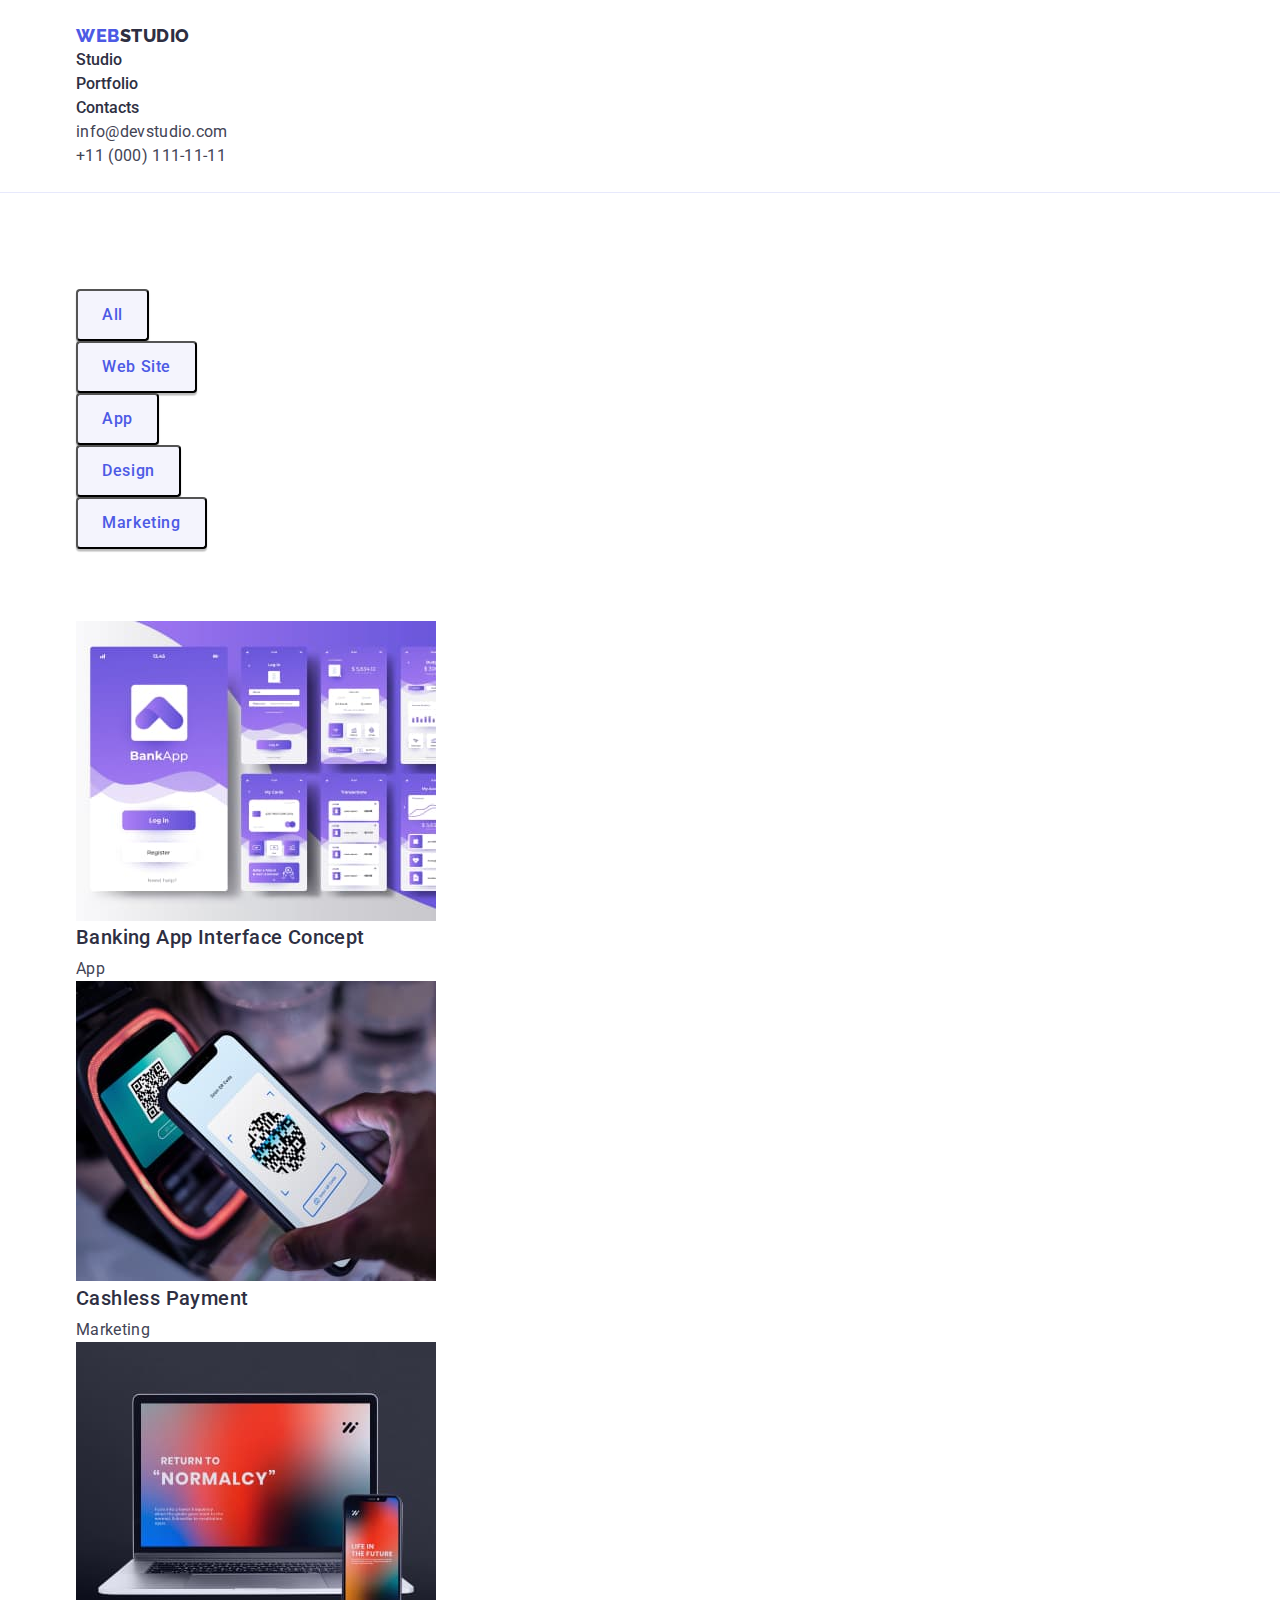
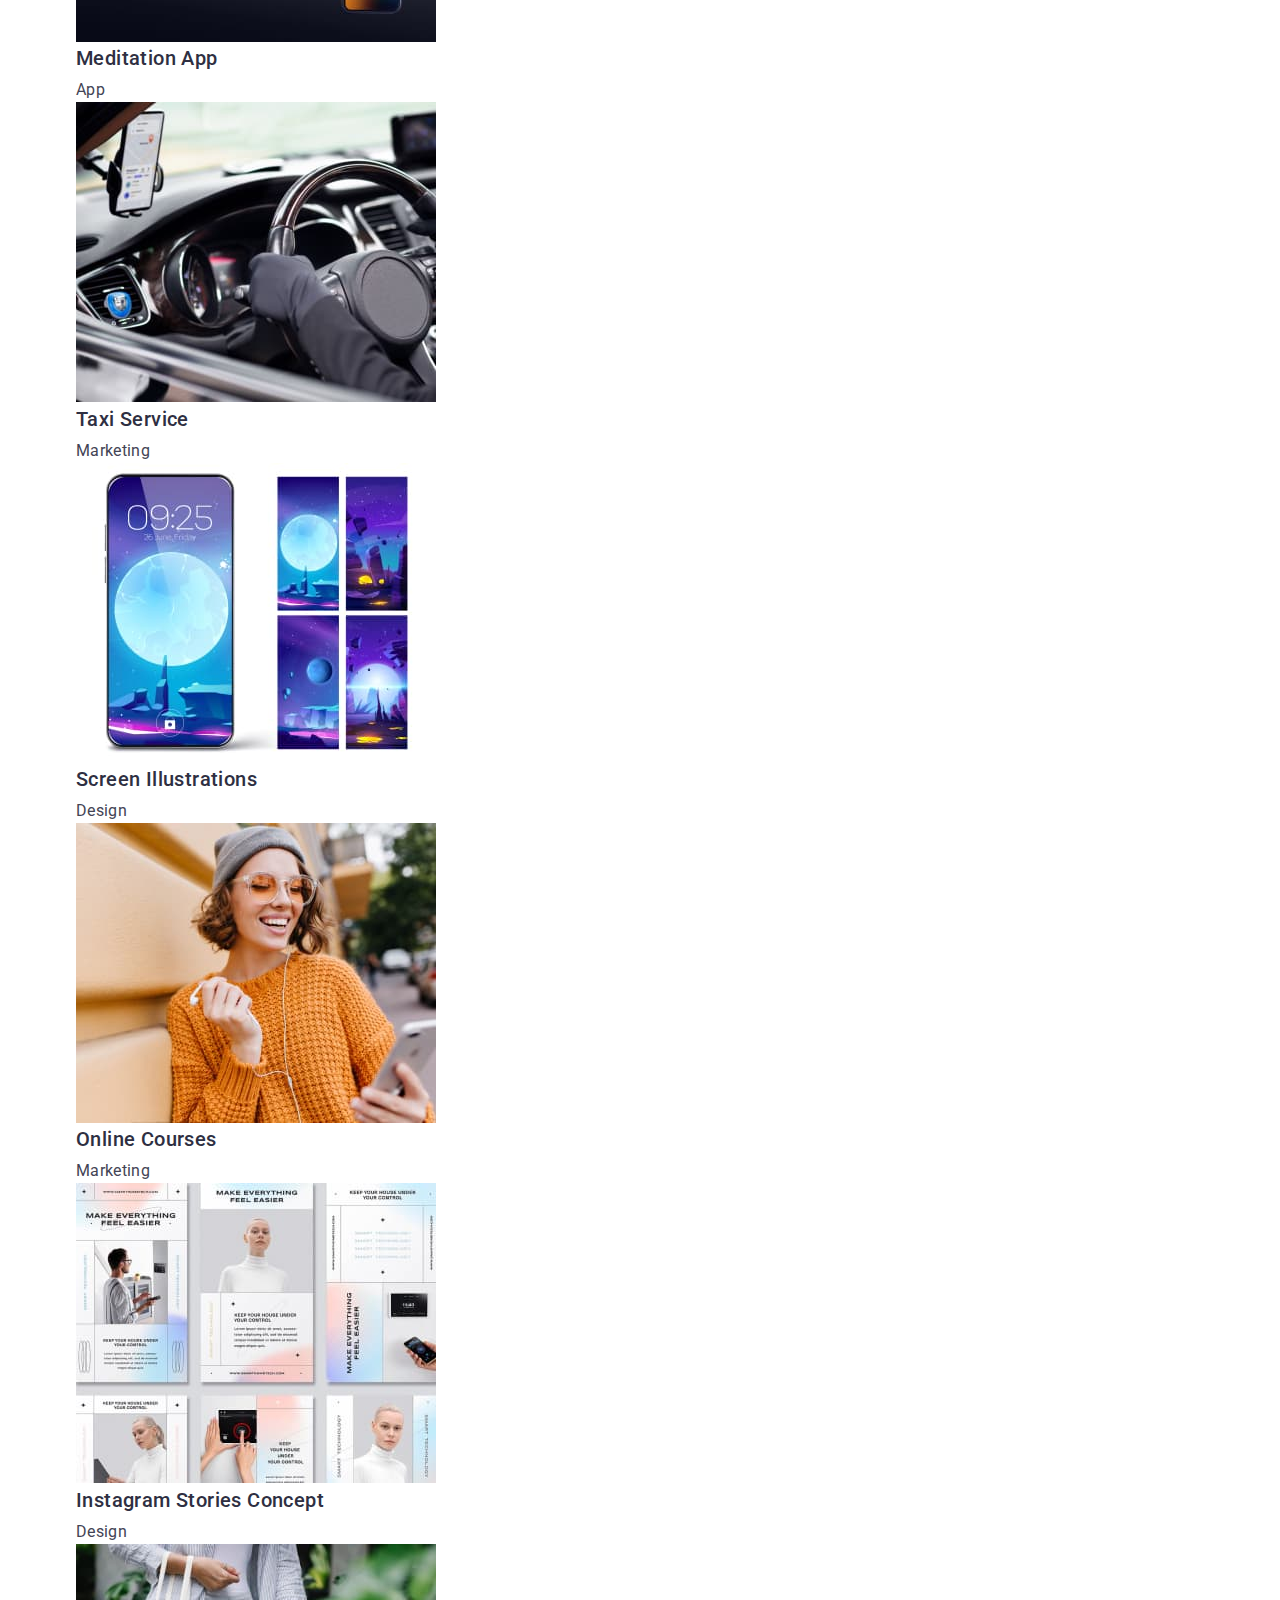
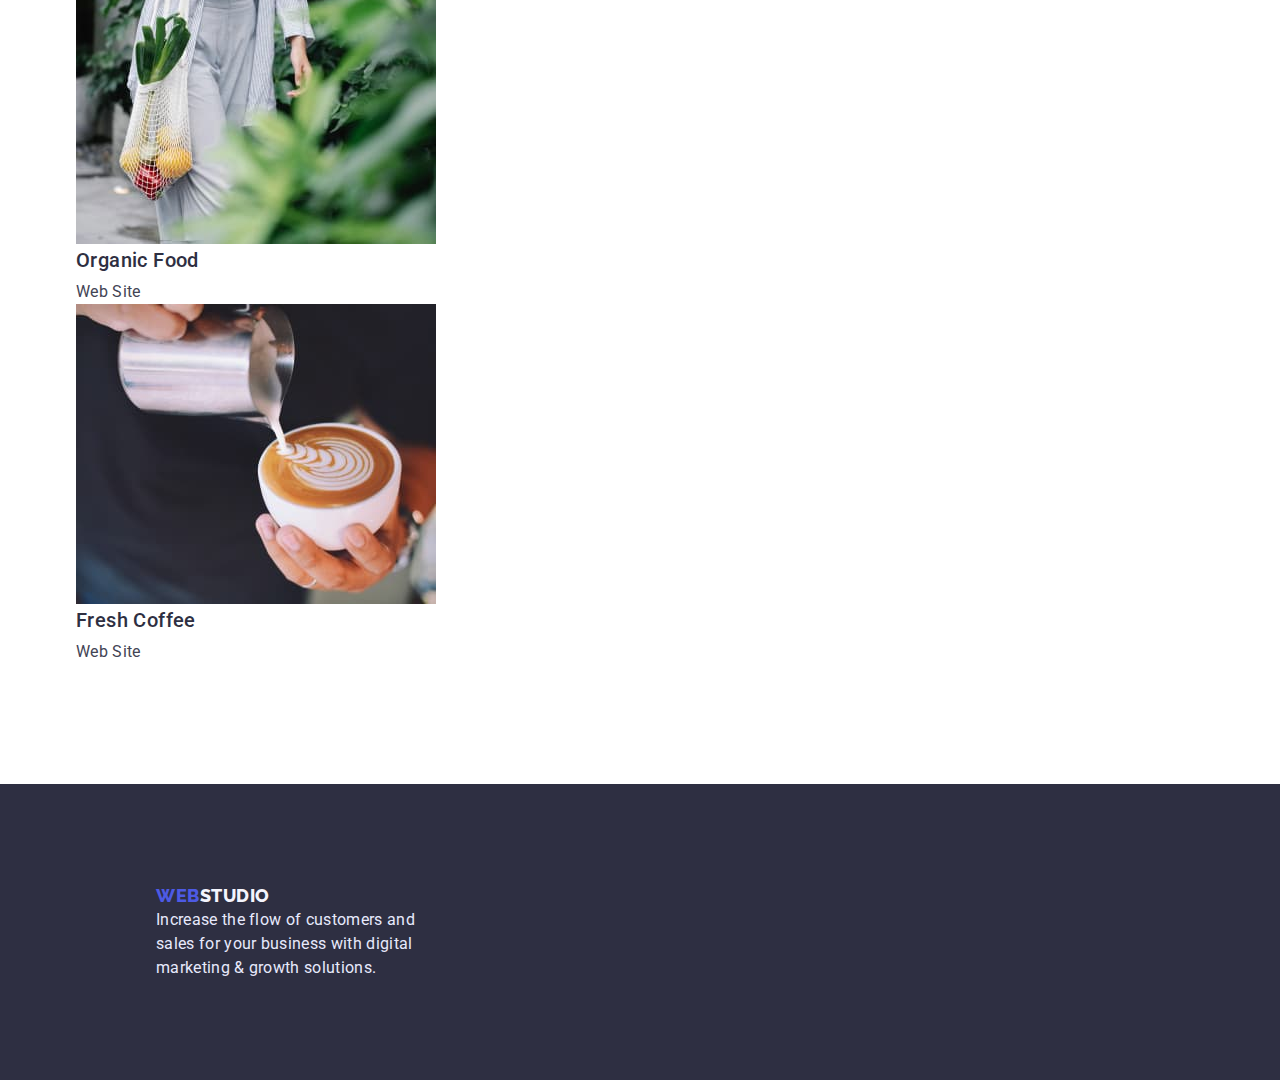
==== portfolio.html @ 88b546d0 "update" ====
<!DOCTYPE html>
<html lang="en">
    <head>
        <meta charset="UTF-8">
        <meta http-equiv="X-UA-Compatible" content="IE=edge">
        <meta name="viewport" content="width=device-width, initial-scale=1.0">
        <title>Portfolio</title> 
        <link rel="preconnect" href="https://fonts.googleapis.com">
        <link rel="preconnect" href="https://fonts.gstatic.com" crossorigin>
        <link href="https://fonts.googleapis.com/css2?family=Raleway:wght@800&family=Roboto:wght@400;500;700;900&display=swap" rel="stylesheet">
        <link rel="stylesheet" href="https://cdnjs.cloudflare.com/ajax/libs/modern-normalize/1.1.0/modern-normalize.min.css"/>
        <link rel="stylesheet" href="./css/ styles.css" />
    </head>
    <body>
        <header class="page-header">
            <div class="container">
            <nav>
            <a href="./index.html" class="logo-first logo">WEB<span class="logo-second logo">STUDIO</span></a>
            <ul class="site-nav">
                <li><a href="./index.html" class="link nav-link">Studio</a></li>
                <li><a href="./portfolio.html" class="link nav-link">Portfolio</a></li>
                <li><a href="" class="link nav-link">Contacts</a></li>
            </ul>
            </nav>
            <adress class="page-address">
                <ul>
                    <li><a href="mailto:info@devstudio.com" class="link contact-link">info@devstudio.com</a></li>
                    <li><a href="tel:+110001111111" class="link contact-link">+11 (000) 111-11-11</a></li>
                </ul>
            </adress>
            </div>
        </header>
        <main>
            <section class="section portfolio">
                <div class="container">
                <h1 class="visually-hidden">Portfolio</h1>
                <ul class="list-btn">
                    <li><button type="button" class="item-btn">All</button></li>
                    <li><button type="button" class="item-btn">Web Site</button></li>
                    <li><button type="button" class="item-btn">App</button></li>
                    <li><button type="button" class="item-btn">Design</button></li>
                    <li><button type="button" class="item-btn">Marketing</button></li>
                </ul>

                <ul >
                    <li class="service">
                        <a href="" class="link">
                            <img src="./images portfolio/bankapp.jpg" alt="banking app" width="360" />
                            <h2 class="service-title">Banking App Interface Concept</h2>
                            <p class="text">App</p>
                        </a>
                    </li>
                    
                    <li class="service">
                        <a href="" class="link">
                            <img src="./images portfolio/payment.jpg" alt="cashless payment" width="360" />
                            <h2 class="service-title">Cashless Payment</h2>
                            <p class="text">Marketing</p>
                        </a>
                    </li>

                    <li class="service">
                        <a href="" class="link">
                            <img src="./images portfolio/medapp.jpg" alt="meditation app" width="360" />
                            <h2 class="service-title">Meditation App</h2>
                            <p class="text">App</p>
                        </a>
                    </li>

                    <li class="service">
                        <a href="" class="link">
                            <img src="./images portfolio/taxi.jpg" alt="auto" width="360" />
                            <h2 class="service-title">Taxi Service</h2>
                            <p class="text">Marketing</p>
                        </a>
                    </li>

                    <li class="service">
                        <a href="" class="link">
                            <img src="./images portfolio/illustrations.jpg" alt="phone screen" width="360" />
                            <h2 class="service-title">Screen Illustrations</h2>
                            <p class="text">Design</p>
                        </a>
                    </li>

                    <li class="service">
                        <a href="" class="link">
                            <img src="./images portfolio/online.jpg" alt="selfie" width="360" />
                            <h2 class="service-title">Online Courses</h2>
                            <p class="text">Marketing</p>
                        </a>
                    </li>

                    <li class="service">
                        <a href="" class="link">
                            <img src="./images portfolio/concept.jpg" alt="concept on white" width="360" />
                            <h2 class="service-title">Instagram Stories Concept</h2>
                            <p class="text">Design</p>
                        </a>
                    </li>

                    <li class="service">
                        <a href="" class="link">
                            <img src="./images portfolio/organic.jpg" alt="food in the net" width="360" />
                            <h2 class="service-title">Organic Food</h2>
                            <p class="text">Web Site</p>
                        </a>
                    </li>

                    <li class="service">
                        <a href="" class="link">
                            <img src="./images portfolio/coffee.jpg" alt="coffee" width="360" />
                            <h2 class="service-title">Fresh Coffee</h2>
                            <p class="text">Web Site</p>
                        </a>
                    </li>
                </ul>
                </div>
            </section>
        </main>
    </body>
    <footer class="page-footer">
        <div class="container">
        <a href="./portfolio.html" class="logo-first logo">WEB<span class="logo-footer logo">STUDIO</span></a>
        <p class="text-footer">Increase the flow of customers and sales for your business with digital marketing & growth solutions.</p>
        </div>
    </footer>
</html>
---- css/ styles.css ----
body {
    font-family: "Roboto", sans-serif;
    font-size: 16px;
    background-color: var(--white);
}

/* css var */
:root {
    --primary-brend: #4D5AE5;
    --pressed-state: #404BBF;
    --dark: #2E2F42;
    --success: #31D0AA;
    --text: #434455;
    --subtle-text: #8E8F99;
    --accent: #E7E9FC;
    --light: #F4F4FD;
    --modal-overlay: #2E2F42;
    --hero-background: rgba(46, 47, 66, 0.7);
    --white: #FFFFFF; 
}

.page-header {
    padding-top: 24px;
    padding-bottom: 24px;
    border-bottom: 1px solid var(--accent);
    background: var(--white);
}

.container {
    width: 1158px;
    padding: 0 15px;
    margin: 0 auto;
}

.logo-first {
    font-family: "Raleway";
    font-weight: 800;
    font-size: 18px;
    line-height: 1.33;
    letter-spacing: 0.03em;
    color: var(--primary-brend);
    text-transform: uppercase;
}
.logo-second {
    color: var(--dark);
   
}

.link {
    text-decoration: none;
}

.nav-link {
    font-size: 16px;
    line-height: 1.5;
    font-weight: 500;
    color: var(--dark);
}

.nav-link:hover,
.nav-link:focus {
    color: var(--pressed-state);

}

.contact-link:hover,
.contact-link:focus {
    color: var(--pressed-state); 
}

.contact-link {
    font-style: normal;
    font-weight: 400;
    font-size: 16px;
    line-height: 1.5;
    color: var(--text);
    text-decoration: none;
    letter-spacing: 0.02em;
}

.hero {
    margin-top: 0;
    text-align: center;
    width: 1440px;
    background-color: var(--dark);
    font-size: 56px;
    line-height: 1,07;
    letter-spacing: 0.02em;
    
}

ul {
    padding: 0;
    margin: 0;
    list-style-type: none;
}

.hero-title {
    margin-top: 0;
    margin-bottom: 48px;
    font-weight: 700;
    font-size: 56px;
    line-height: 1.07;
    text-align: center;
    letter-spacing: 0.02em;
    color: var(--white);
    width: 498px;
}

.hero-button {
    padding: 16px 32px;
    font-family: "Roboto", sans-serif;
    font-style: normal;
    font-weight: 500;
    font-size: 16px;
    line-height: 1.5;
    color: var(--white);
    letter-spacing: 0.04em;
    
    background-color: var(--primary-brend);
    cursor: pointer;
}

.hero-button:hover,
.hero-button:focus {
    background-color: var(--pressed-state);
    box-shadow: 0px 4px 4px rgba(0, 0, 0, 0.15);
    border-radius: 4px;
}
 
.visually-hidden {
    position: absolute;
    width: 1px;
    height: 1px;
    overflow: hidden;
    margin: -1px;
    border: 0;
    padding: 0;
    white-space: nowrap;
    clip-path: inset(50%);
    clip: rect(0 0 0 0);
}

.section {
    padding-top: 120px;
    padding-bottom: 120px;
    
}

.portfolio {
    padding-top: 96px;
    padding-bottom: 120px;
}

.section-img {
    padding-top: 0;
    padding-bottom: 120px;
}

.text {
    margin-top: 0;
    margin-bottom: 0;
    font-size: 16px;
    line-height: 1.5;
    color: var(--text);
    letter-spacing: 0.02em;
}

.caption {
    margin-top: 0;
    margin-bottom: 120px;
    font-weight: 700;
    font-size: 36px;
    line-height: 1.11;
    text-align: center;
    letter-spacing: 0.02em;
    text-transform: capitalize;
    color: var(--dark);
}

.headline {
    margin-top: 0;
    margin-bottom: 72px;
    font-weight: 700;
    font-size: 36px;
    line-height: 1.11;
    text-align: center;
    letter-spacing: 0.02em;
    text-transform: capitalize;
    color: var(--dark);
}

.subtitle {
    margin-top: auto;
    margin-bottom: 8px;
    font-weight: 500;
    font-size: 20px;
    line-height: 1.2;
    letter-spacing: 0.02em;
    color: var(--dark);
}

.image .pic {
    display: block;
    margin-right: 24px;
    max-width: 100%;
    width: 360px;
    background: linear-gradient(0deg, rgba(77, 90, 229, 0.1), rgba(77, 90, 229, 0.1)), url(2368.jpg);
    background-blend-mode: soft-light, normal;
    border: 1px solid var(--accent);
}

.gallery {
    background: var(--light);
}

.staff {
    background: var(--white);
    box-shadow: 0px 1px 6px rgba(46, 47, 66, 0.08), 0px 1px 1px rgba(46, 47, 66, 0.16), 0px 2px 1px rgba(46, 47, 66, 0.08);
    border-radius: 0px 0px 4px 4px;
}


.item-btn {
    display: inline-block;
    padding: 12px 24px;
    font-family: "Roboto", sans-serif;
    font-style: normal;
    background: var(--light);
    font-weight: 500;
    font-size: 16px;
    line-height: 1.5;
    letter-spacing: 0.04em;
    color: var(--primary-brend);
    box-shadow: 0px 3px 1px rgba(0, 0, 0, 0.1), 0px 2px 1px rgba(0, 0, 0, 0.08), 0px 2px 2px rgba(0, 0, 0, 0.12);
    border-radius: 4px;
    cursor: pointer;
}

.item-btn:hover,
.item-btn:focus {
    background: var(--pressed-state);
    color: var(--white);
}

.list-btn {
    margin-top: 0;
    margin-bottom: 72px;
}

.service {
    box-sizing: border-box;
}

.service-title {
    margin-top: 0;
    margin-bottom: 8px;
    color: var(--dark);
    font-weight: 500;
    font-size: 20px;
    line-height: 1.2;
    letter-spacing: 0.02em;
    text-decoration: none;
}

.service .link {
    text-decoration: none;
}


.page-footer {
    padding-top: 100px;
    padding-bottom: 100px;
    width: 1440px;
    background: var(--dark);
}

.text-footer {
    margin-top: 0;
    margin-bottom: 0;
    line-height: 1.5;
    width: 264px;
    left: 156px;
    letter-spacing: 0.02em;
    color: var(--accent);
}

.logo-footer {
    color: var(--light);
    margin-top: 0;
    margin-bottom: 16px;

}

.logo {
    text-decoration: none;
}
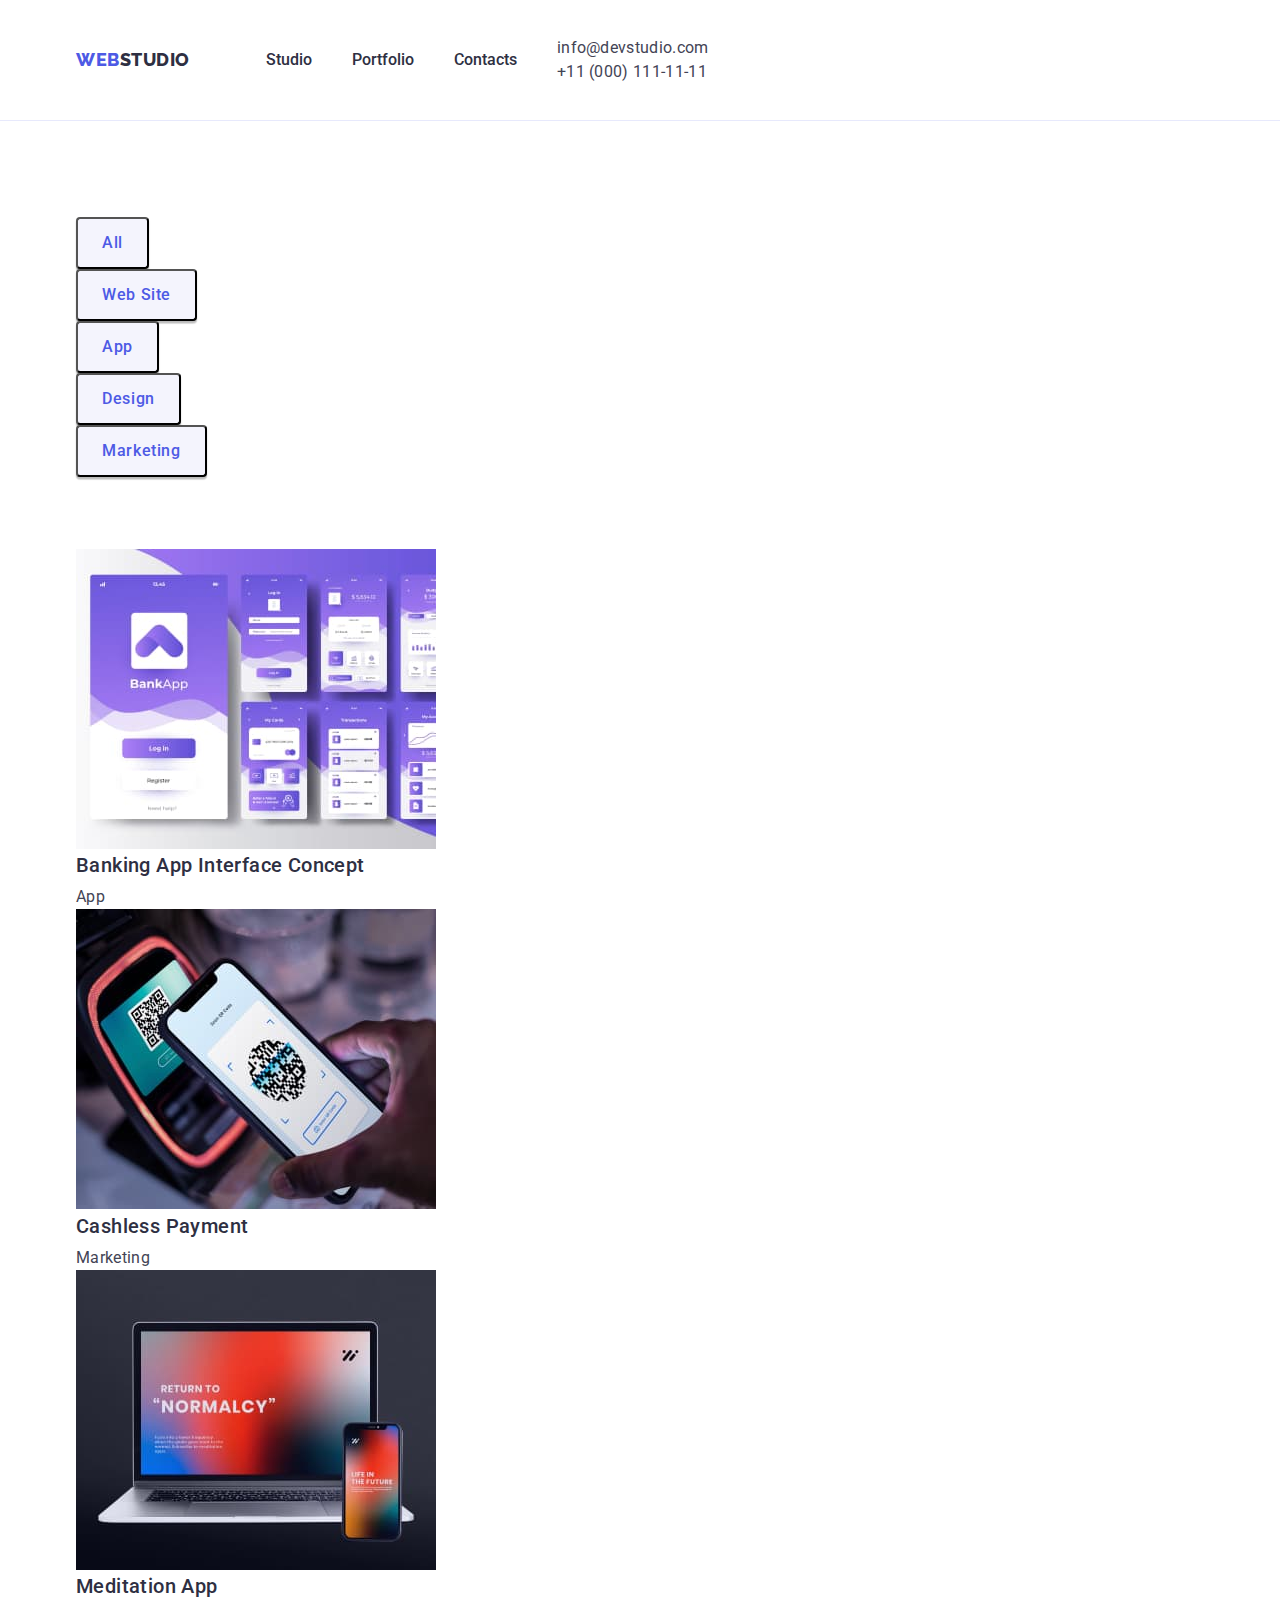
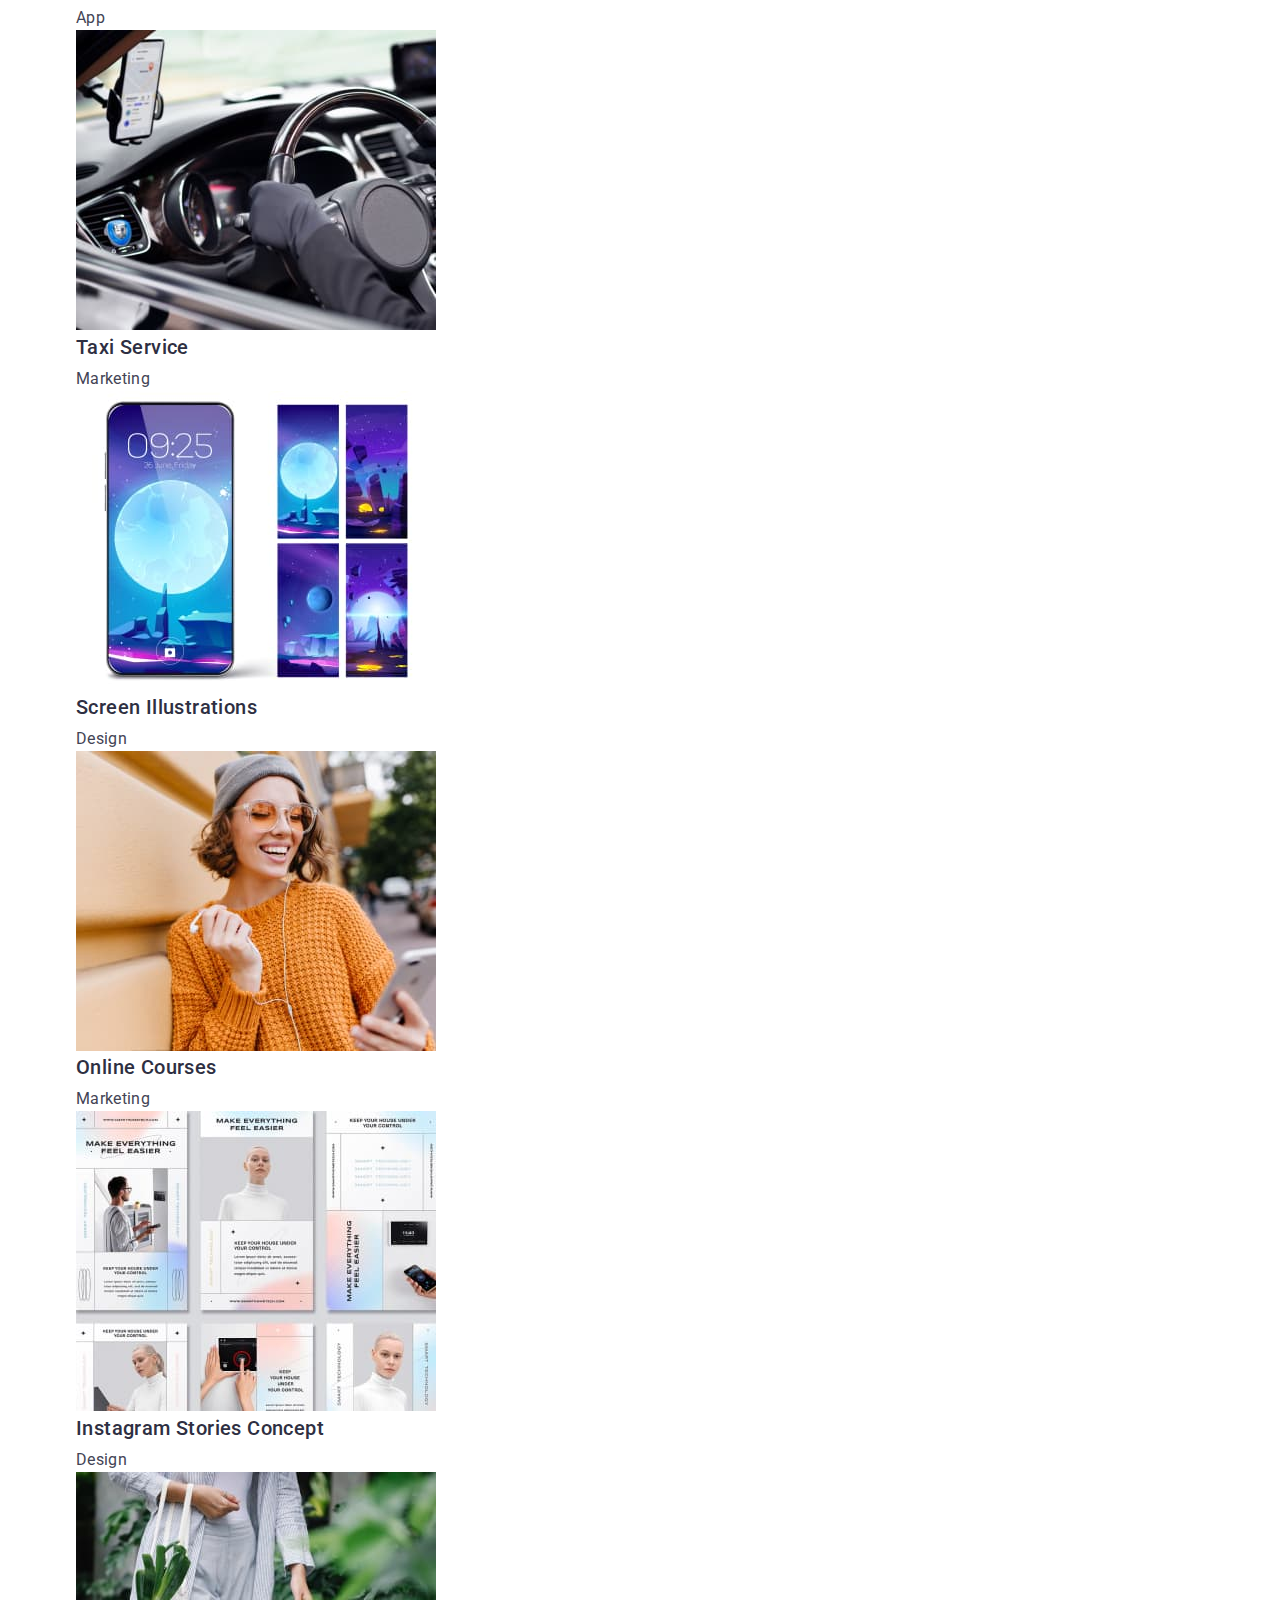
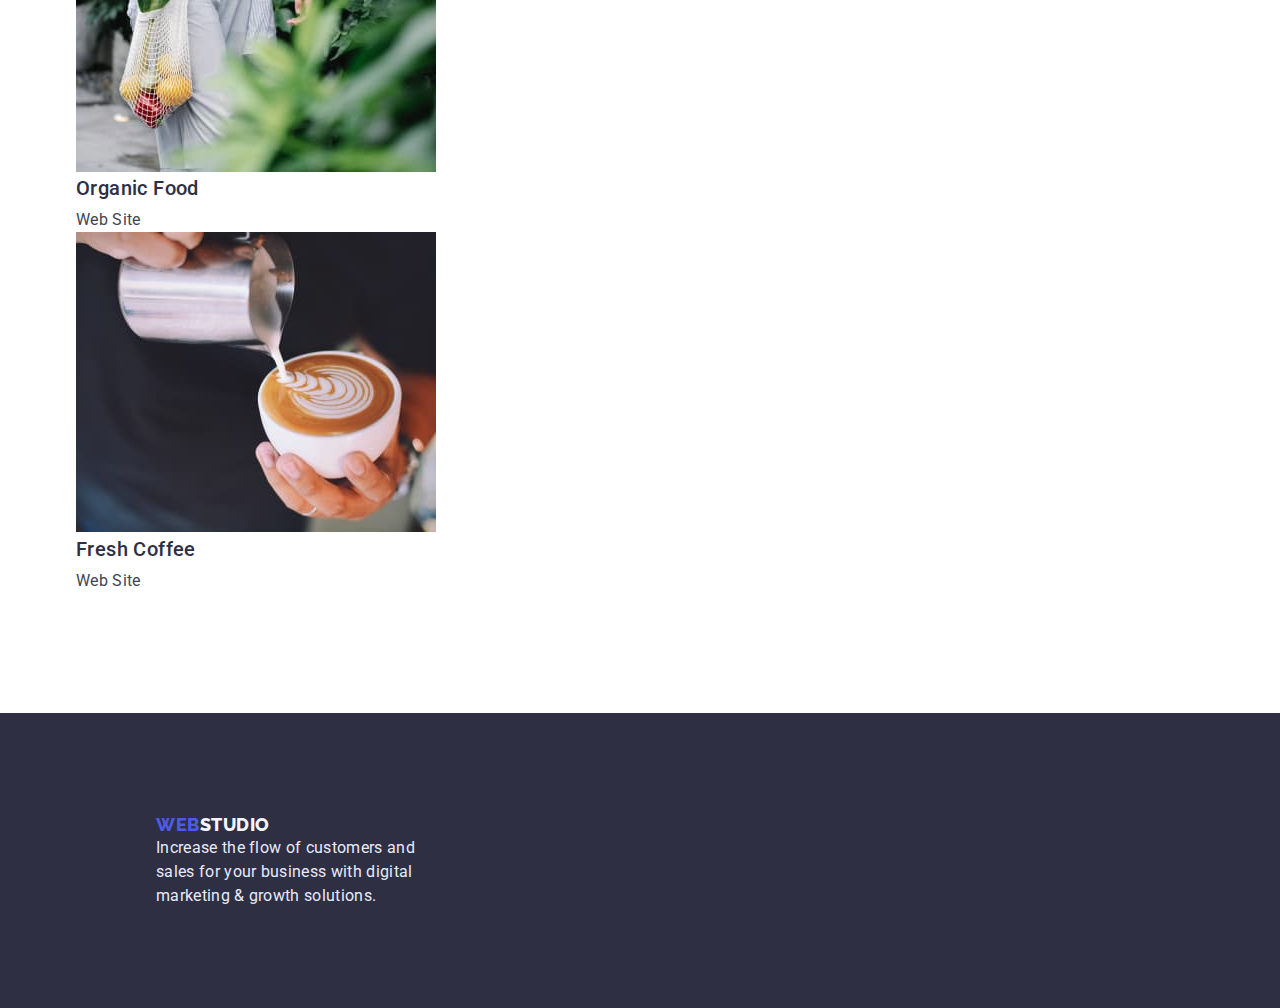
==== commit b1be7c60: "u" ====
--- a/portfolio.html
+++ b/portfolio.html
@@ -14,20 +14,20 @@
     <body>
         <header class="page-header">
             <div class="container">
-            <nav>
+            <nav class="main-nav">
             <a href="./index.html" class="logo-first logo">WEB<span class="logo-second logo">STUDIO</span></a>
             <ul class="site-nav">
                 <li><a href="./index.html" class="link nav-link">Studio</a></li>
                 <li><a href="./portfolio.html" class="link nav-link">Portfolio</a></li>
                 <li><a href="" class="link nav-link">Contacts</a></li>
             </ul>
-            </nav>
             <adress class="page-address">
                 <ul>
                     <li><a href="mailto:info@devstudio.com" class="link contact-link">info@devstudio.com</a></li>
                     <li><a href="tel:+110001111111" class="link contact-link">+11 (000) 111-11-11</a></li>
                 </ul>
             </adress>
+            </nav>
             </div>
         </header>
         <main>
--- a/css/ styles.css
+++ b/css/ styles.css
@@ -19,6 +19,12 @@
     --white: #FFFFFF; 
 }
 
+ul {
+    padding: 0;
+    margin: 0;
+    list-style-type: none;
+}
+
 .page-header {
     padding-top: 24px;
     padding-bottom: 24px;
@@ -50,7 +56,24 @@
     text-decoration: none;
 }
 
+.main-nav {
+    display: flex;
+    align-items: center;
+}
+
+.site-nav {
+    display: flex;
+    margin-left: 76px;
+}
+ 
+.site-nav .link {
+    margin-right: 40px;
+}
+
 .nav-link {
+    display: block;
+    padding-top: 24px;
+    padding-bottom: 24px;
     font-size: 16px;
     line-height: 1.5;
     font-weight: 500;
@@ -69,6 +92,7 @@
 }
 
 .contact-link {
+
     font-style: normal;
     font-weight: 400;
     font-size: 16px;
@@ -76,6 +100,14 @@
     color: var(--text);
     text-decoration: none;
     letter-spacing: 0.02em;
+}
+
+.contacts {
+    display: flex;
+}
+
+.contacts .contact-link {
+    margin-right: 40px;
 }
 
 .hero {
@@ -89,11 +121,7 @@
     
 }
 
-ul {
-    padding: 0;
-    margin: 0;
-    list-style-type: none;
-}
+
 
 .hero-title {
     margin-top: 0;
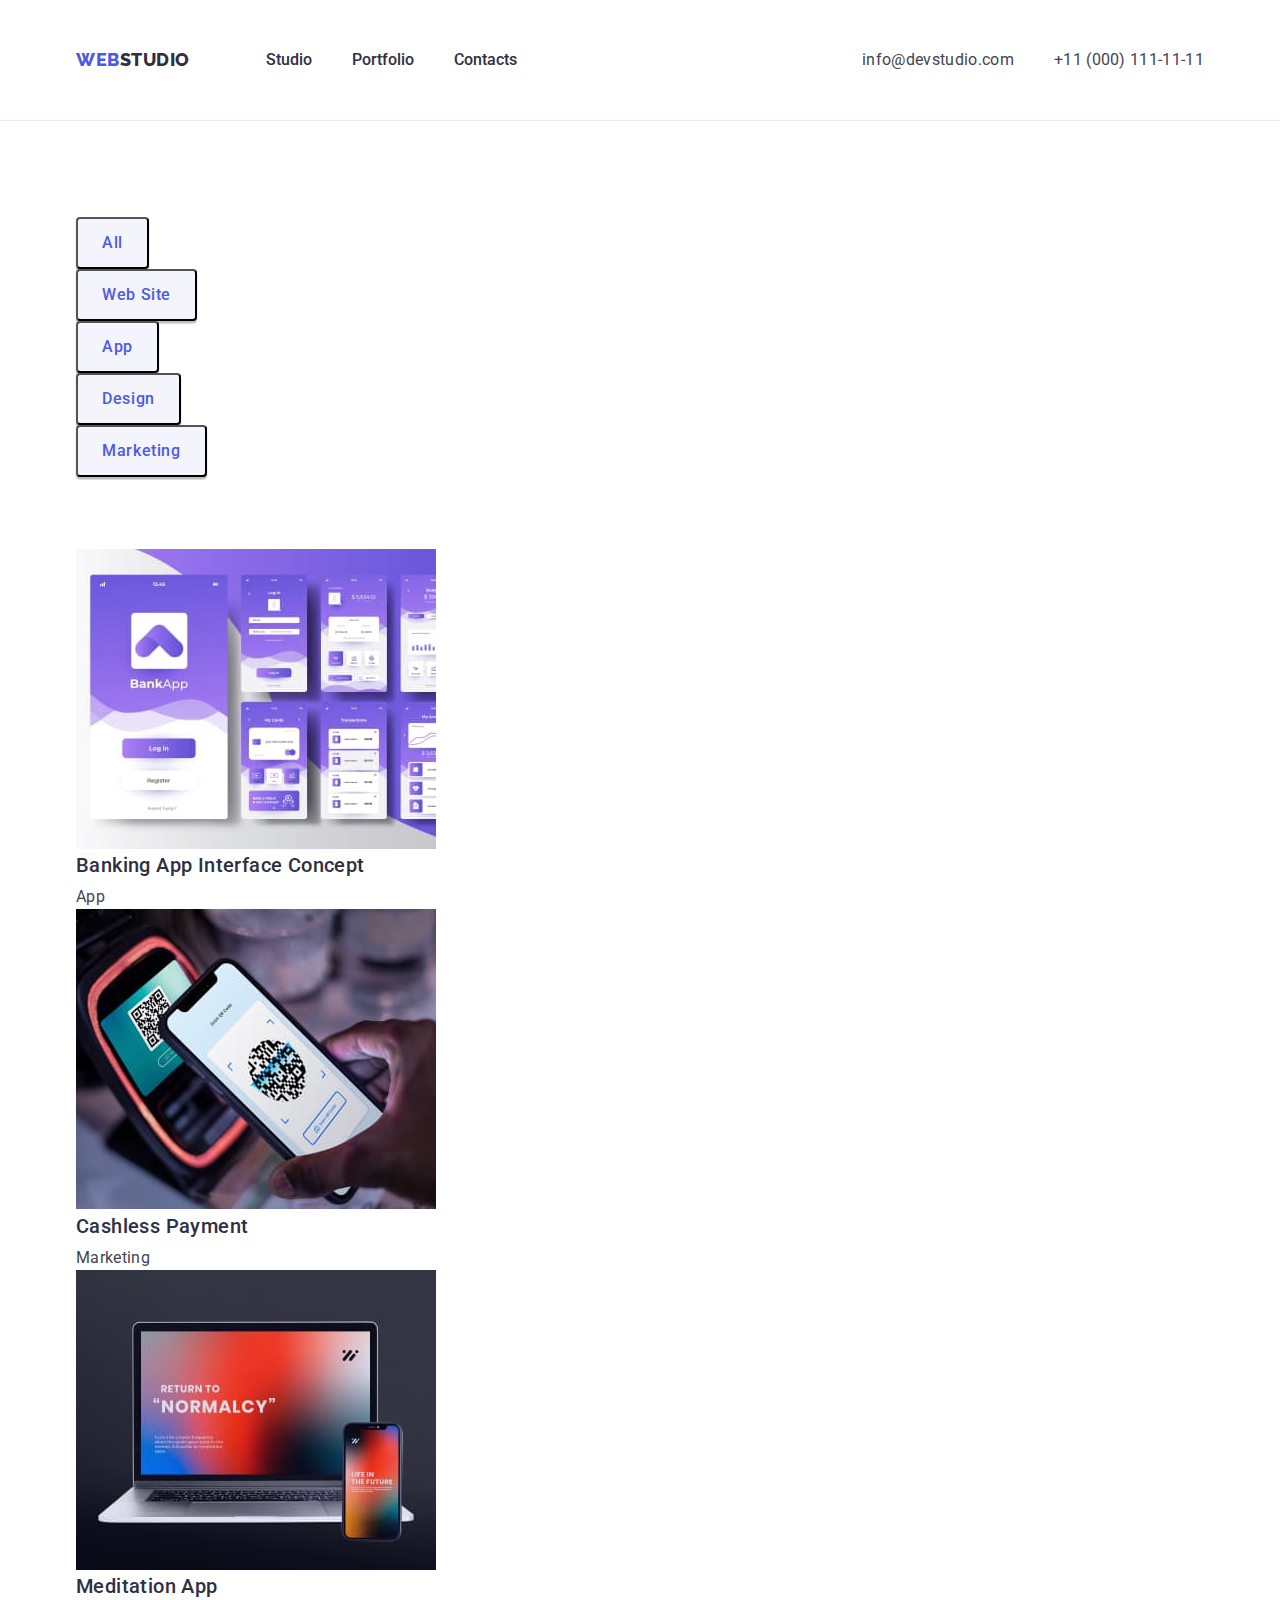
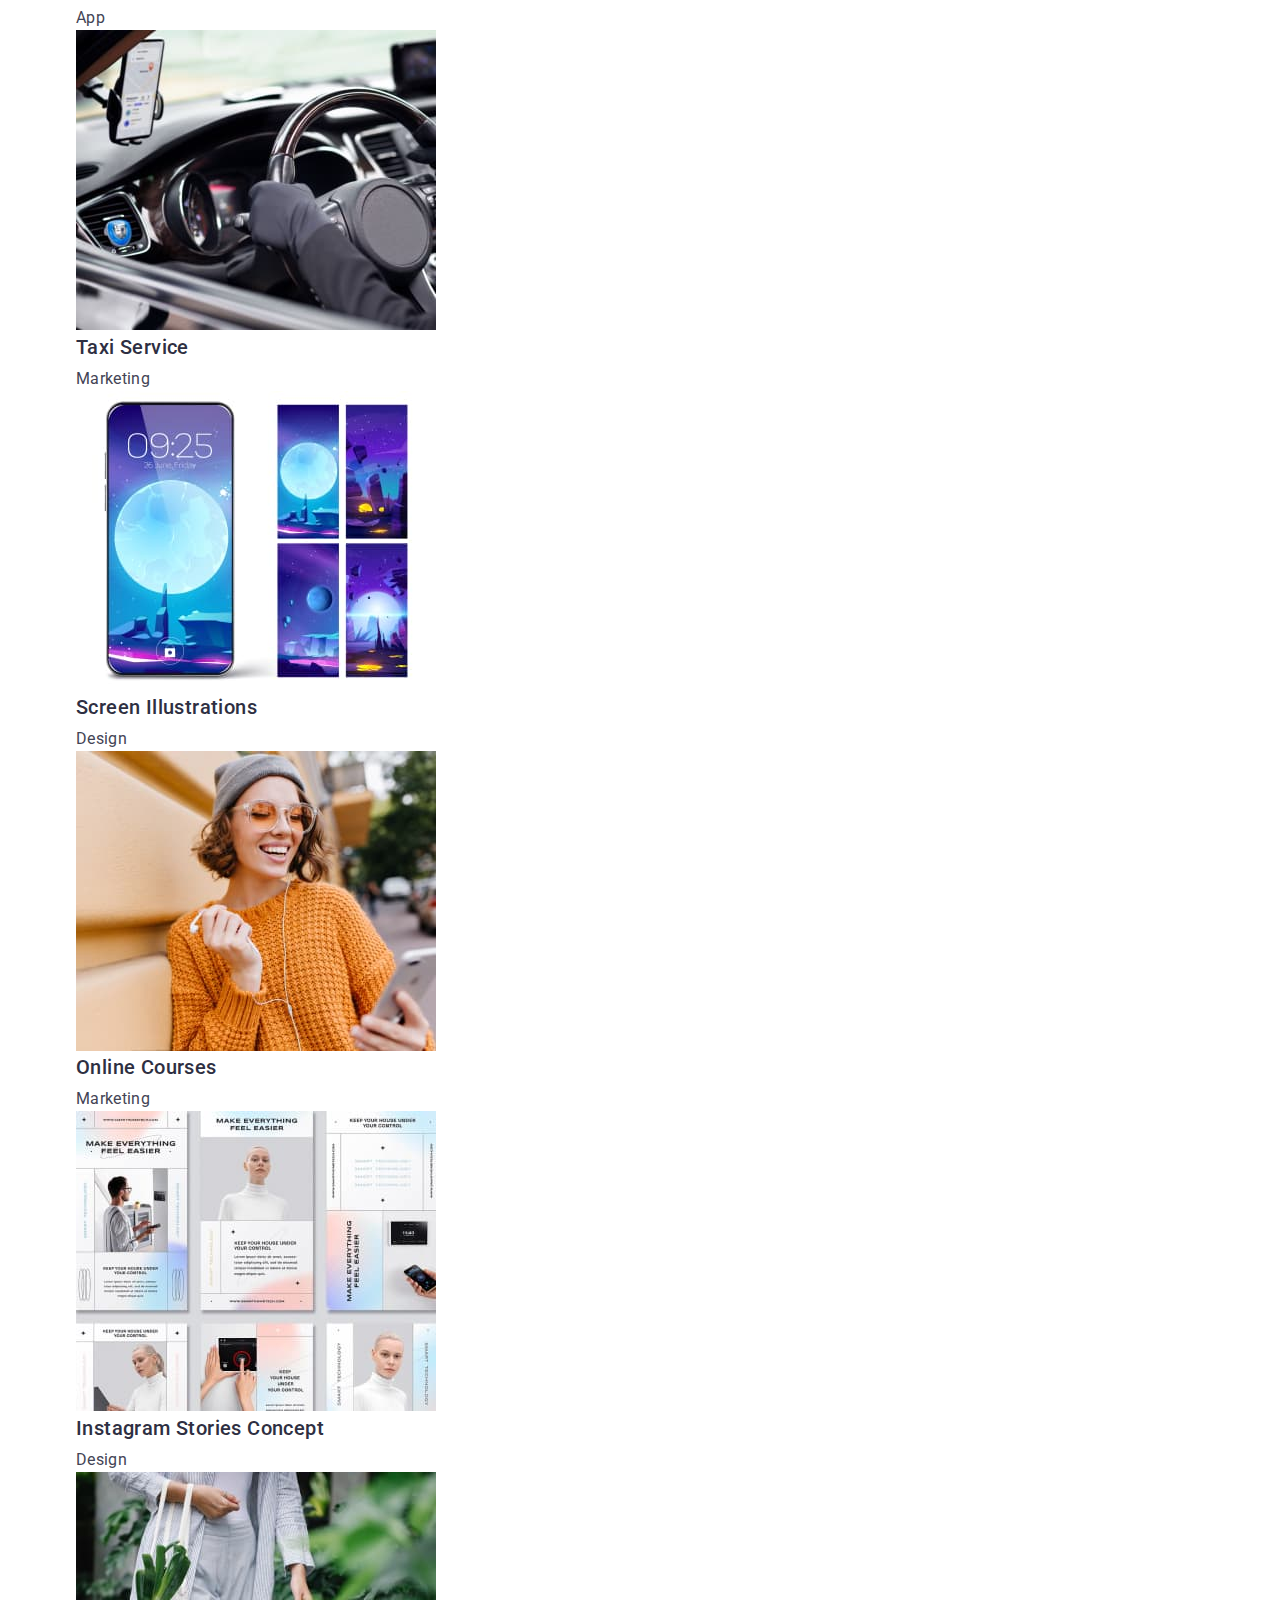
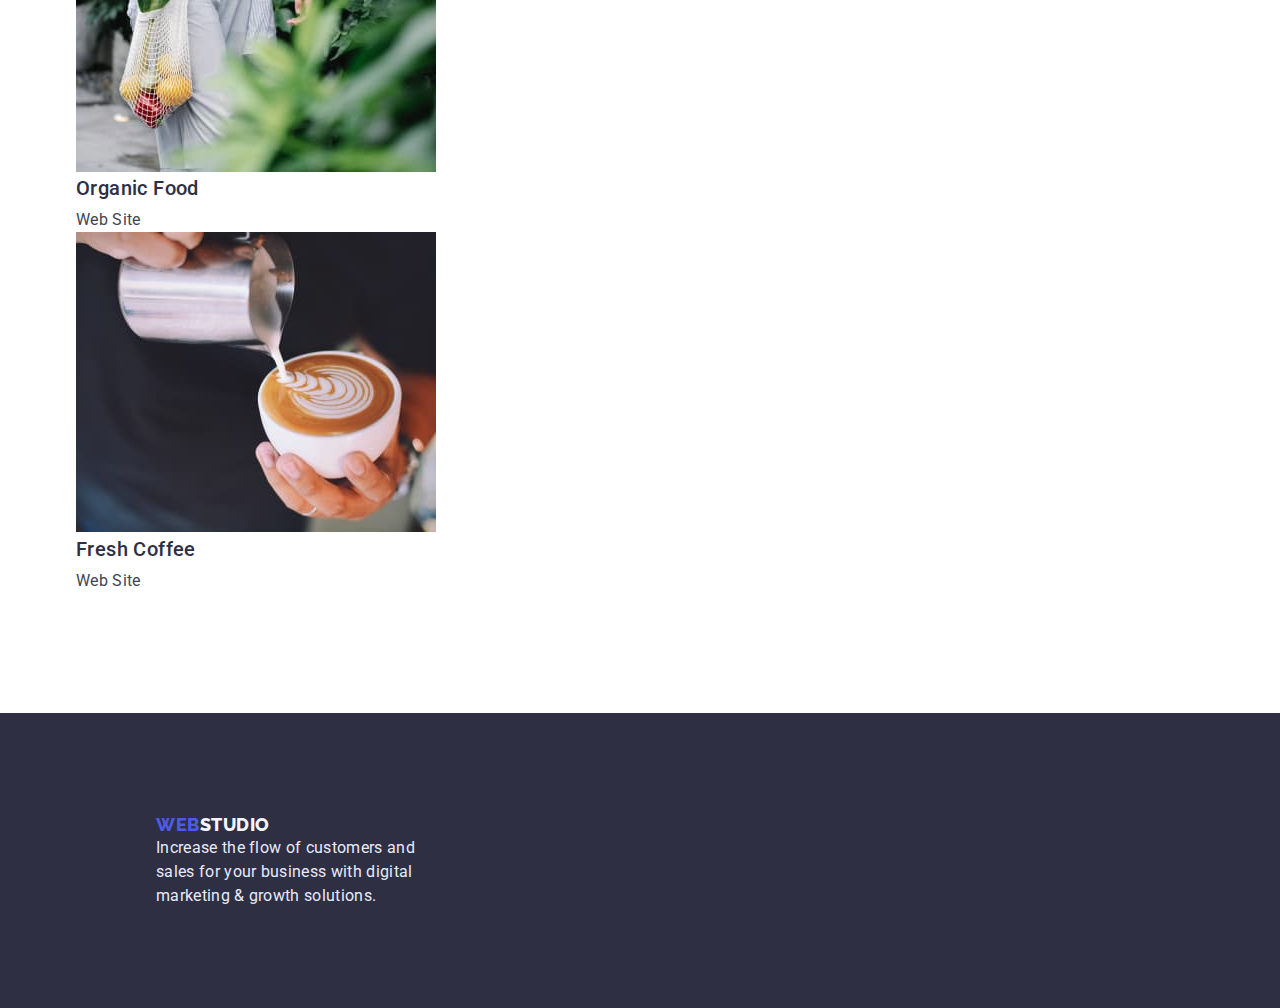
==== commit 7ee33129: "u" ====
--- a/portfolio.html
+++ b/portfolio.html
@@ -22,7 +22,7 @@
                 <li><a href="" class="link nav-link">Contacts</a></li>
             </ul>
             <adress class="page-address">
-                <ul>
+                <ul class="contacts-nav">
                     <li><a href="mailto:info@devstudio.com" class="link contact-link">info@devstudio.com</a></li>
                     <li><a href="tel:+110001111111" class="link contact-link">+11 (000) 111-11-11</a></li>
                 </ul>
--- a/css/ styles.css
+++ b/css/ styles.css
@@ -92,7 +92,6 @@
 }
 
 .contact-link {
-
     font-style: normal;
     font-weight: 400;
     font-size: 16px;
@@ -102,12 +101,16 @@
     letter-spacing: 0.02em;
 }
 
-.contacts {
+.contacts-nav {
     display: flex;
 }
 
-.contacts .contact-link {
-    margin-right: 40px;
+.page-address {
+    margin-left: auto;
+}
+
+.contacts-nav .link {
+    margin-left: 40px;
 }
 
 .hero {
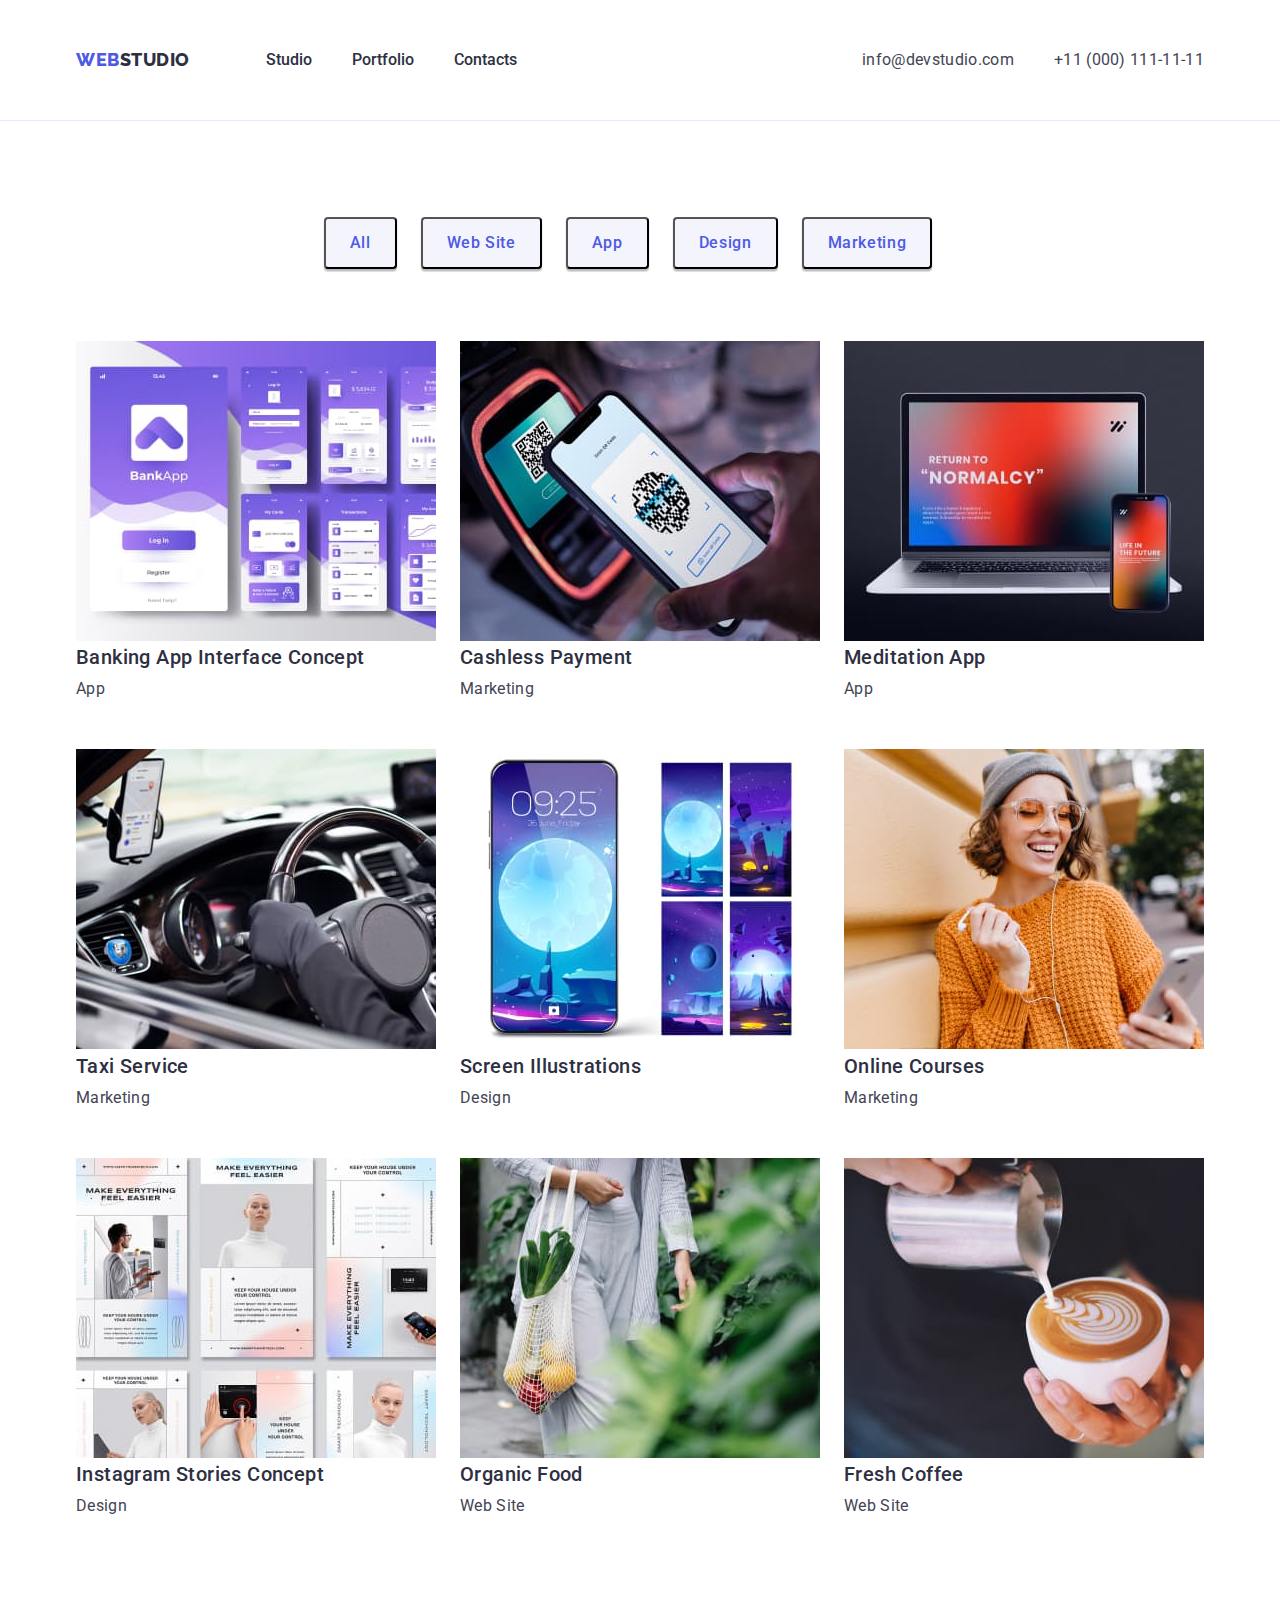
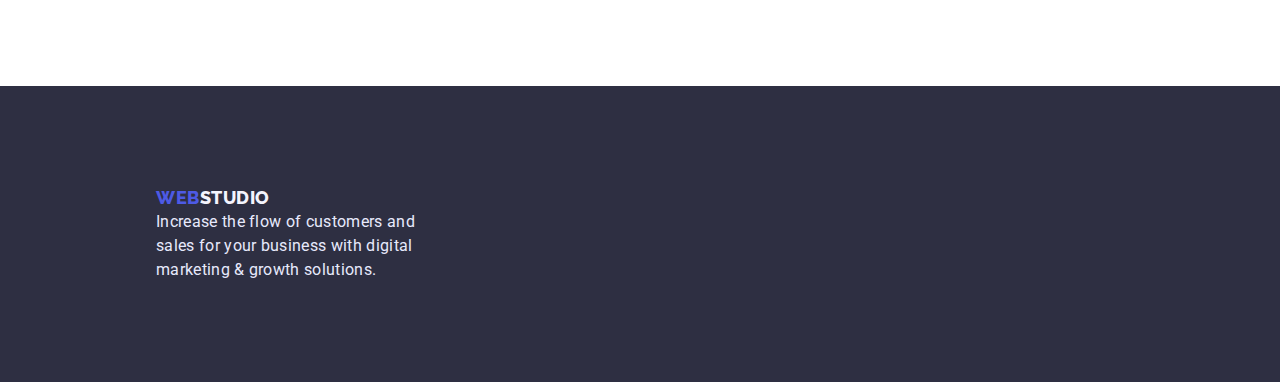
==== commit 25f9150b: "u" ====
--- a/portfolio.html
+++ b/portfolio.html
@@ -42,7 +42,7 @@
                     <li><button type="button" class="item-btn">Marketing</button></li>
                 </ul>
 
-                <ul >
+                <ul class="service-list">
                     <li class="service">
                         <a href="" class="link">
                             <img src="./images portfolio/bankapp.jpg" alt="banking app" width="360" />
--- a/css/ styles.css
+++ b/css/ styles.css
@@ -114,7 +114,6 @@
 }
 
 .hero {
-    margin-top: 0;
     text-align: center;
     width: 1440px;
     background-color: var(--dark);
@@ -127,6 +126,7 @@
 
 
 .hero-title {
+    margin: 0 auto;
     margin-top: 0;
     margin-bottom: 48px;
     font-weight: 700;
@@ -139,6 +139,7 @@
 }
 
 .hero-button {
+    display: inline-block;
     padding: 16px 32px;
     font-family: "Roboto", sans-serif;
     font-style: normal;
@@ -178,6 +179,11 @@
     
 }
 
+.list {
+    display: flex;
+
+}
+
 .portfolio {
     padding-top: 96px;
     padding-bottom: 120px;
@@ -268,6 +274,10 @@
     cursor: pointer;
 }
 
+.item-btn {
+    margin-right: 24px;
+}
+
 .item-btn:hover,
 .item-btn:focus {
     background: var(--pressed-state);
@@ -275,12 +285,30 @@
 }
 
 .list-btn {
+    display: flex;
+    flex-direction: row;
+    align-items: center;
+    justify-content: center;
     margin-top: 0;
     margin-bottom: 72px;
 }
 
 .service {
     box-sizing: border-box;
+}
+
+.service-list {
+    display: flex;
+    flex-wrap: wrap;
+}
+.service {
+    width: 360px;
+    margin-right: 24px;
+    margin-bottom: 48px;
+}
+
+.service:nth-child(3n) {
+    margin-right: 0;
 }
 
 .service-title {
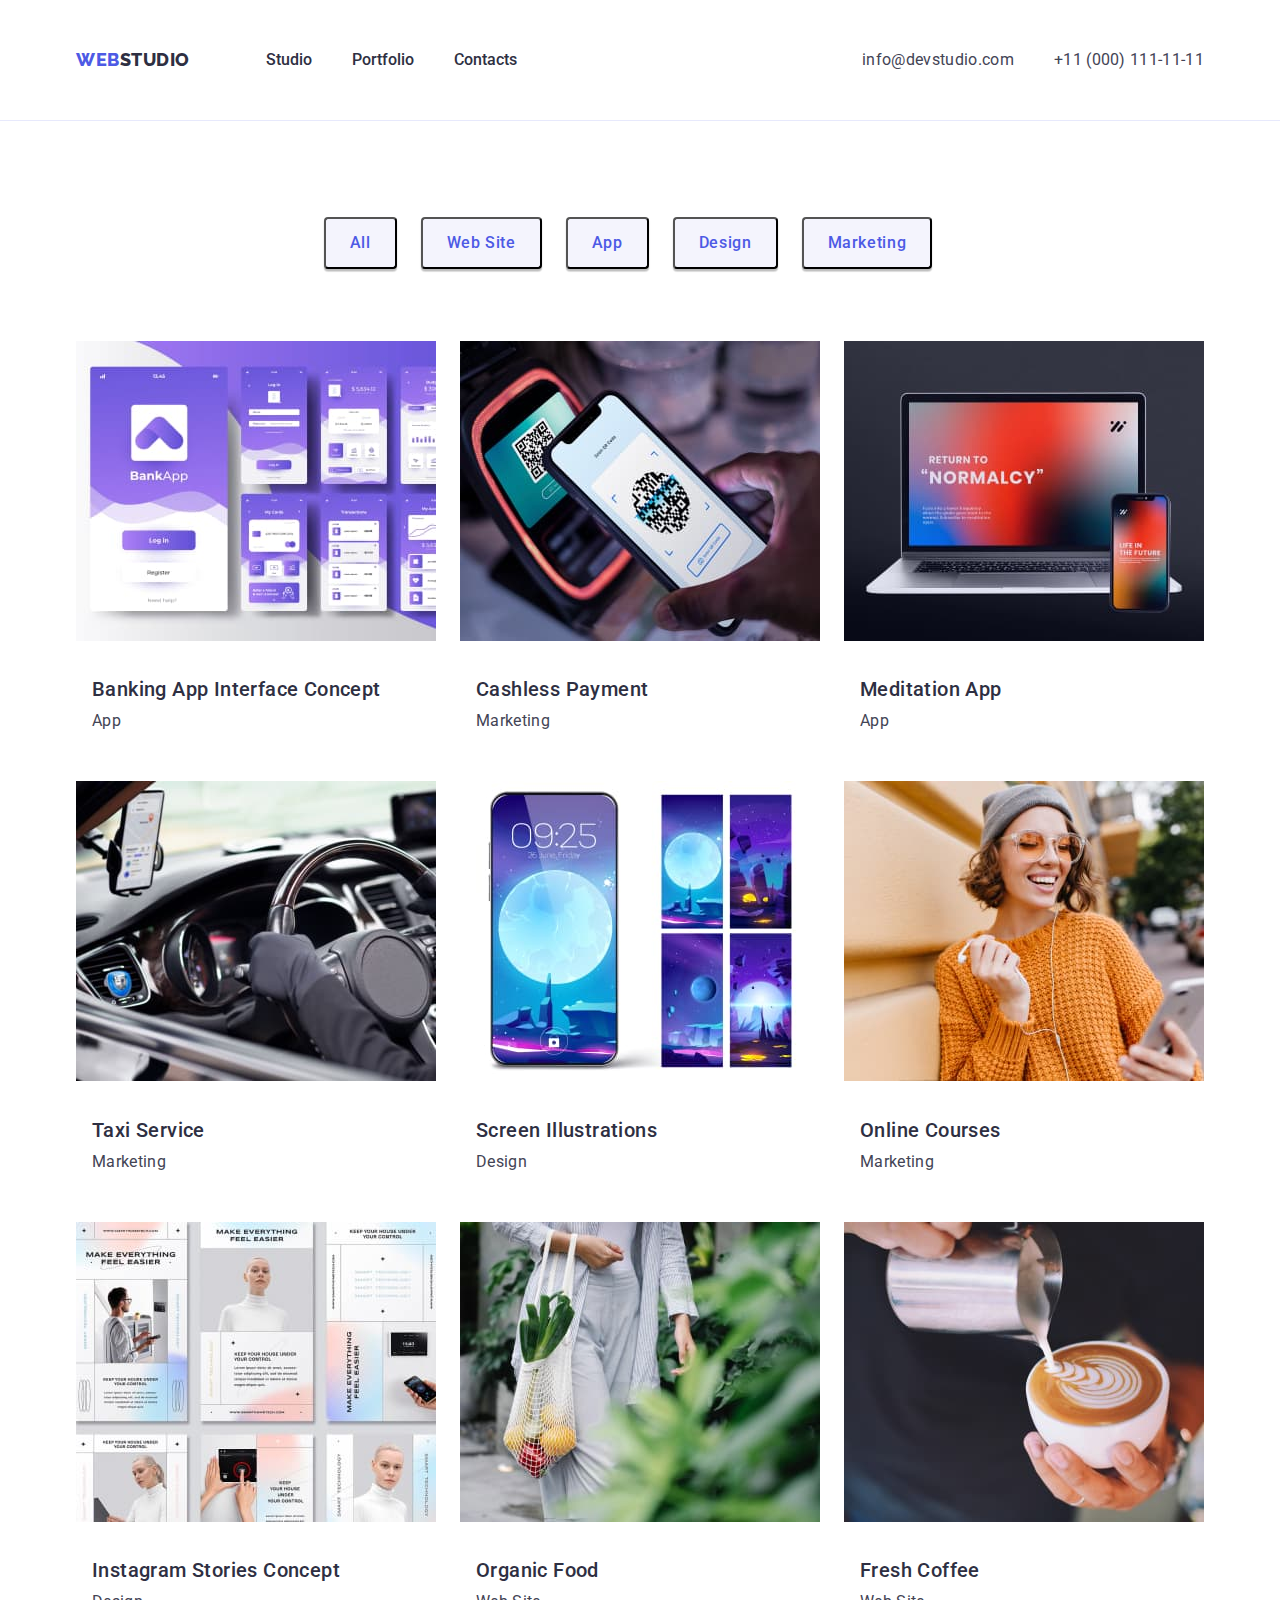
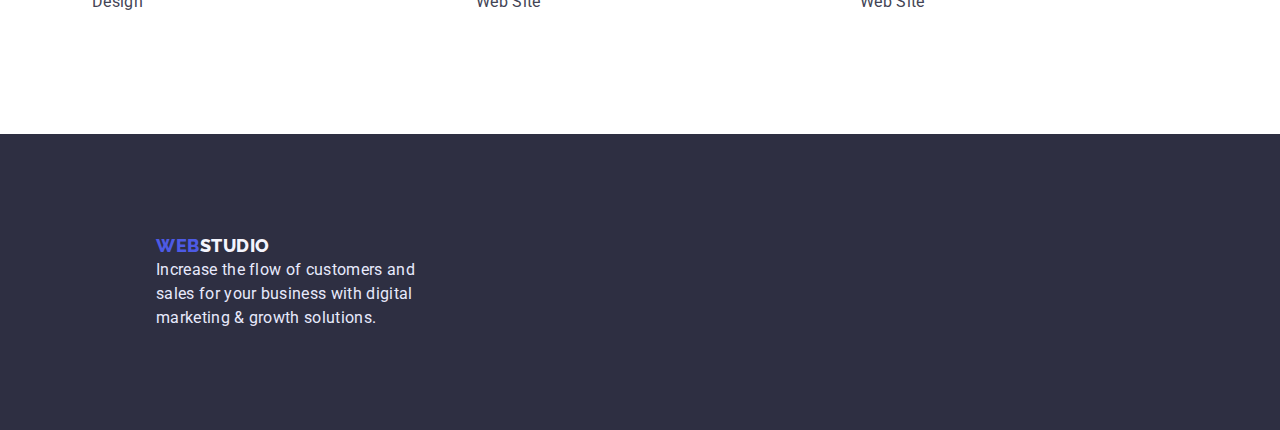
==== commit 095d7750: "update" ====
--- a/portfolio.html
+++ b/portfolio.html
@@ -47,7 +47,7 @@
                         <a href="" class="link">
                             <img src="./images portfolio/bankapp.jpg" alt="banking app" width="360" />
                             <h2 class="service-title">Banking App Interface Concept</h2>
-                            <p class="text">App</p>
+                            <p class="text service-text">App</p>
                         </a>
                     </li>
                     
@@ -55,7 +55,7 @@
                         <a href="" class="link">
                             <img src="./images portfolio/payment.jpg" alt="cashless payment" width="360" />
                             <h2 class="service-title">Cashless Payment</h2>
-                            <p class="text">Marketing</p>
+                            <p class="text service-text">Marketing</p>
                         </a>
                     </li>
 
@@ -63,7 +63,7 @@
                         <a href="" class="link">
                             <img src="./images portfolio/medapp.jpg" alt="meditation app" width="360" />
                             <h2 class="service-title">Meditation App</h2>
-                            <p class="text">App</p>
+                            <p class="text service-text">App</p>
                         </a>
                     </li>
 
@@ -71,7 +71,7 @@
                         <a href="" class="link">
                             <img src="./images portfolio/taxi.jpg" alt="auto" width="360" />
                             <h2 class="service-title">Taxi Service</h2>
-                            <p class="text">Marketing</p>
+                            <p class="text service-text">Marketing</p>
                         </a>
                     </li>
 
@@ -79,7 +79,7 @@
                         <a href="" class="link">
                             <img src="./images portfolio/illustrations.jpg" alt="phone screen" width="360" />
                             <h2 class="service-title">Screen Illustrations</h2>
-                            <p class="text">Design</p>
+                            <p class="text service-text">Design</p>
                         </a>
                     </li>
 
@@ -87,7 +87,7 @@
                         <a href="" class="link">
                             <img src="./images portfolio/online.jpg" alt="selfie" width="360" />
                             <h2 class="service-title">Online Courses</h2>
-                            <p class="text">Marketing</p>
+                            <p class="text service-text">Marketing</p>
                         </a>
                     </li>
 
@@ -95,7 +95,7 @@
                         <a href="" class="link">
                             <img src="./images portfolio/concept.jpg" alt="concept on white" width="360" />
                             <h2 class="service-title">Instagram Stories Concept</h2>
-                            <p class="text">Design</p>
+                            <p class="text service-text">Design</p>
                         </a>
                     </li>
 
@@ -103,7 +103,7 @@
                         <a href="" class="link">
                             <img src="./images portfolio/organic.jpg" alt="food in the net" width="360" />
                             <h2 class="service-title">Organic Food</h2>
-                            <p class="text">Web Site</p>
+                            <p class="text service-text">Web Site</p>
                         </a>
                     </li>
 
@@ -111,7 +111,7 @@
                         <a href="" class="link">
                             <img src="./images portfolio/coffee.jpg" alt="coffee" width="360" />
                             <h2 class="service-title">Fresh Coffee</h2>
-                            <p class="text">Web Site</p>
+                            <p class="text service-text">Web Site</p>
                         </a>
                     </li>
                 </ul>
--- a/css/ styles.css
+++ b/css/ styles.css
@@ -179,9 +179,16 @@
     
 }
 
-.list {
-    display: flex;
-
+.flex-list {
+    display: flex;
+}
+
+.flex-item {
+    margin-right: 24px;
+}
+
+.flex-item:nth-child(4n) {
+    margin-right: 0;
 }
 
 .portfolio {
@@ -203,19 +210,11 @@
     letter-spacing: 0.02em;
 }
 
+.text-list {
+    text-align: center;
+}
+
 .caption {
-    margin-top: 0;
-    margin-bottom: 120px;
-    font-weight: 700;
-    font-size: 36px;
-    line-height: 1.11;
-    text-align: center;
-    letter-spacing: 0.02em;
-    text-transform: capitalize;
-    color: var(--dark);
-}
-
-.headline {
     margin-top: 0;
     margin-bottom: 72px;
     font-weight: 700;
@@ -227,14 +226,40 @@
     color: var(--dark);
 }
 
+.gallery-list {
+    display: flex;
+    width: 264px;
+}
+
+.headline {
+    margin-top: 0;
+    margin-bottom: 72px;
+    font-weight: 700;
+    font-size: 36px;
+    line-height: 1.11;
+    text-align: center;
+    letter-spacing: 0.02em;
+    text-transform: capitalize;
+    color: var(--dark);
+}
+
 .subtitle {
-    margin-top: auto;
+    margin-top: 0px;
     margin-bottom: 8px;
     font-weight: 500;
     font-size: 20px;
     line-height: 1.2;
     letter-spacing: 0.02em;
     color: var(--dark);
+}
+
+.sub-list {
+    margin-top: 32px;
+    text-align: center;
+}
+
+.image {
+    display: flex;
 }
 
 .image .pic {
@@ -252,6 +277,9 @@
 }
 
 .staff {
+    padding: 0px 0px 32px;
+    gap: 32px;
+    margin-right: 24px;
     background: var(--white);
     box-shadow: 0px 1px 6px rgba(46, 47, 66, 0.08), 0px 1px 1px rgba(46, 47, 66, 0.16), 0px 2px 1px rgba(46, 47, 66, 0.08);
     border-radius: 0px 0px 4px 4px;
@@ -293,9 +321,6 @@
     margin-bottom: 72px;
 }
 
-.service {
-    box-sizing: border-box;
-}
 
 .service-list {
     display: flex;
@@ -311,8 +336,12 @@
     margin-right: 0;
 }
 
+.service:nth-last-child(-n+3){
+    margin-bottom: 0;
+}
 .service-title {
-    margin-top: 0;
+    margin-left: 16px;
+    margin-top: 32px;
     margin-bottom: 8px;
     color: var(--dark);
     font-weight: 500;
@@ -320,6 +349,12 @@
     line-height: 1.2;
     letter-spacing: 0.02em;
     text-decoration: none;
+}
+
+.service-text {
+    margin-top: 0;
+    margin-left: 16px;
+    
 }
 
 .service .link {
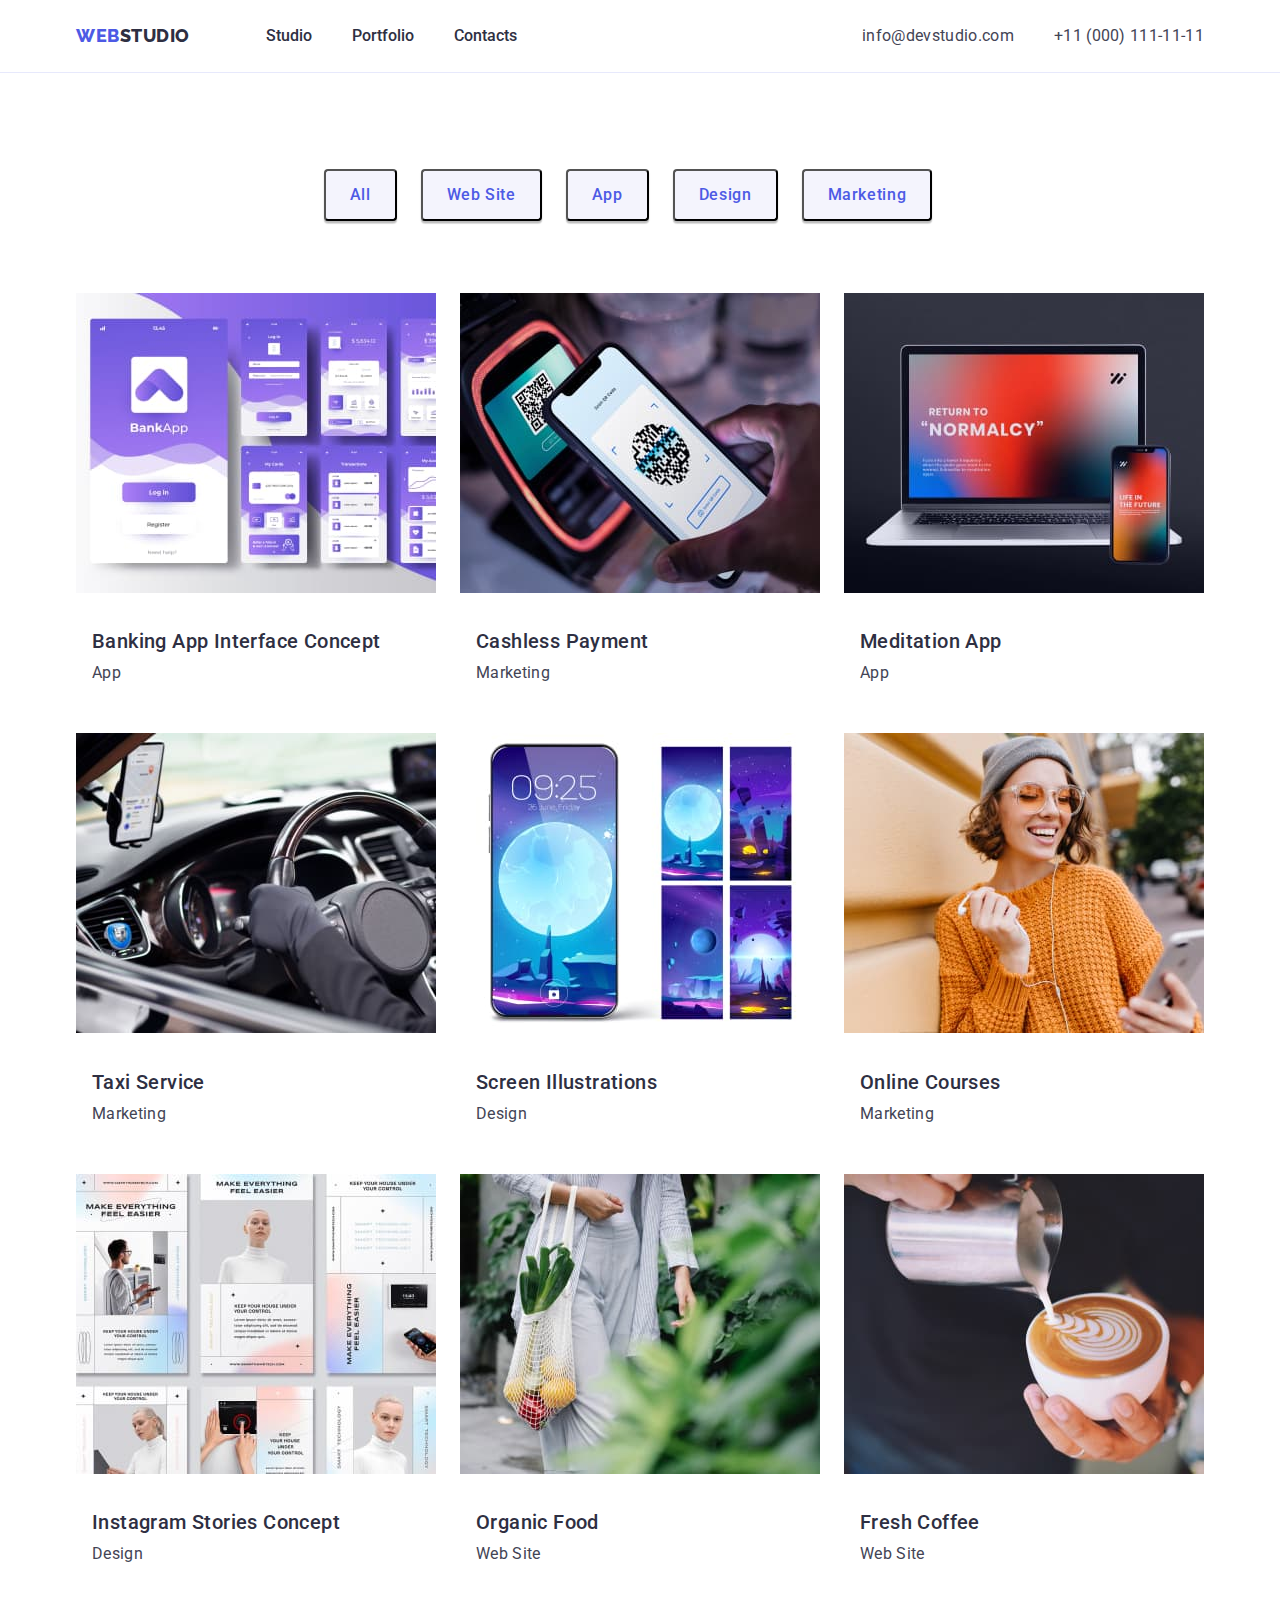
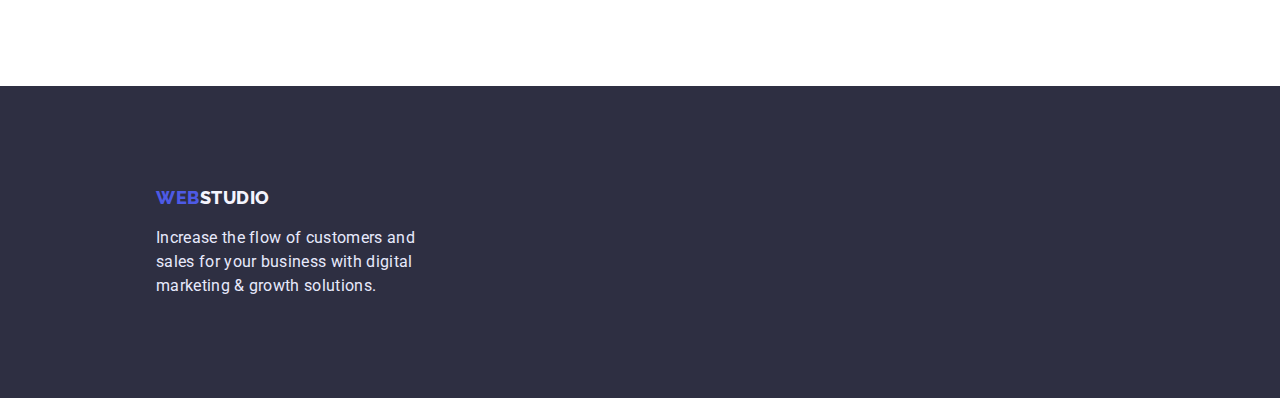
==== commit 8981ea9c: "u" ====
--- a/portfolio.html
+++ b/portfolio.html
@@ -17,14 +17,14 @@
             <nav class="main-nav">
             <a href="./index.html" class="logo-first logo">WEB<span class="logo-second logo">STUDIO</span></a>
             <ul class="site-nav">
-                <li><a href="./index.html" class="link nav-link">Studio</a></li>
-                <li><a href="./portfolio.html" class="link nav-link">Portfolio</a></li>
-                <li><a href="" class="link nav-link">Contacts</a></li>
+                <li class="nav"><a href="./index.html" class="link nav-link">Studio</a></li>
+                <li class="nav"><a href="./portfolio.html" class="link nav-link">Portfolio</a></li>
+                <li class="nav"><a href="" class="link nav-link">Contacts</a></li>
             </ul>
             <adress class="page-address">
                 <ul class="contacts-nav">
-                    <li><a href="mailto:info@devstudio.com" class="link contact-link">info@devstudio.com</a></li>
-                    <li><a href="tel:+110001111111" class="link contact-link">+11 (000) 111-11-11</a></li>
+                    <li class="contact"><a href="mailto:info@devstudio.com" class="link contact-link">info@devstudio.com</a></li>
+                    <li class="contact"><a href="tel:+110001111111" class="link contact-link">+11 (000) 111-11-11</a></li>
                 </ul>
             </adress>
             </nav>
--- a/css/ styles.css
+++ b/css/ styles.css
@@ -26,8 +26,6 @@
 }
 
 .page-header {
-    padding-top: 24px;
-    padding-bottom: 24px;
     border-bottom: 1px solid var(--accent);
     background: var(--white);
 }
@@ -66,8 +64,10 @@
     margin-left: 76px;
 }
  
-.site-nav .link {
-    margin-right: 40px;
+
+
+.nav + .nav {
+    margin-left: 40px;
 }
 
 .nav-link {
@@ -109,7 +109,7 @@
     margin-left: auto;
 }
 
-.contacts-nav .link {
+.contact + .contact {
     margin-left: 40px;
 }
 
@@ -117,10 +117,9 @@
     text-align: center;
     width: 1440px;
     background-color: var(--dark);
-    font-size: 56px;
-    line-height: 1,07;
-    letter-spacing: 0.02em;
-    
+    align-items: center;
+    padding-top: 188px;
+    padding-bottom: 292px;
 }
 
 
@@ -185,6 +184,7 @@
 
 .flex-item {
     margin-right: 24px;
+    width: 264px;
 }
 
 .flex-item:nth-child(4n) {
@@ -262,15 +262,16 @@
     display: flex;
 }
 
-.image .pic {
+.section-img img {
+    max-width: 100%;
     display: block;
-    margin-right: 24px;
-    max-width: 100%;
-    width: 360px;
-    background: linear-gradient(0deg, rgba(77, 90, 229, 0.1), rgba(77, 90, 229, 0.1)), url(2368.jpg);
-    background-blend-mode: soft-light, normal;
-    border: 1px solid var(--accent);
-}
+    height: auto ;
+}
+
+.pic + .pic  {
+    margin-left: 24px;
+}
+
 
 .gallery {
     background: var(--light);
@@ -279,12 +280,12 @@
 .staff {
     padding: 0px 0px 32px;
     gap: 32px;
-    margin-right: 24px;
     background: var(--white);
-    box-shadow: 0px 1px 6px rgba(46, 47, 66, 0.08), 0px 1px 1px rgba(46, 47, 66, 0.16), 0px 2px 1px rgba(46, 47, 66, 0.08);
-    border-radius: 0px 0px 4px 4px;
-}
-
+}
+
+.staff + .staff {
+    margin-left: 24px;
+}
 
 .item-btn {
     display: inline-block;
@@ -354,7 +355,7 @@
 .service-text {
     margin-top: 0;
     margin-left: 16px;
-    
+
 }
 
 .service .link {
@@ -382,10 +383,13 @@
 .logo-footer {
     color: var(--light);
     margin-top: 0;
-    margin-bottom: 16px;
 
 }
 
 .logo {
     text-decoration: none;
+}
+
+.page-footer p {
+    margin-top: 16px;
 }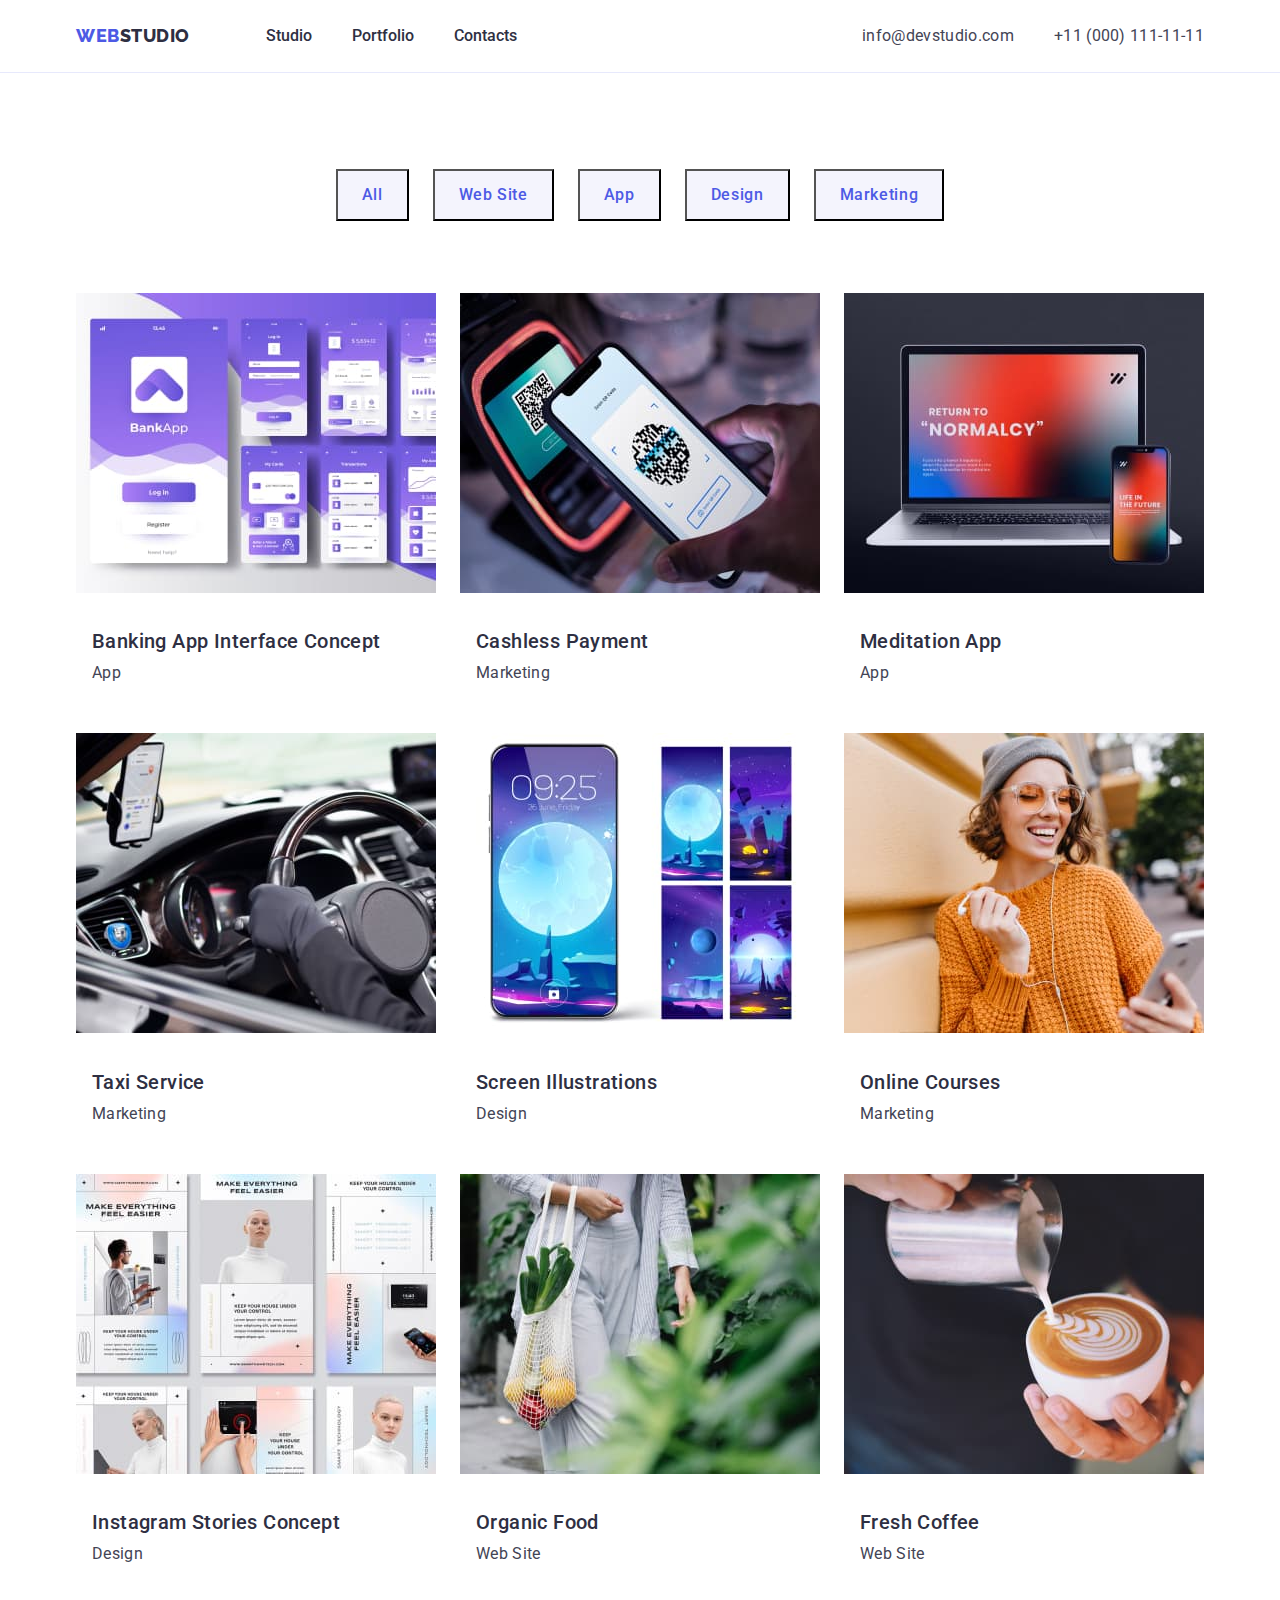
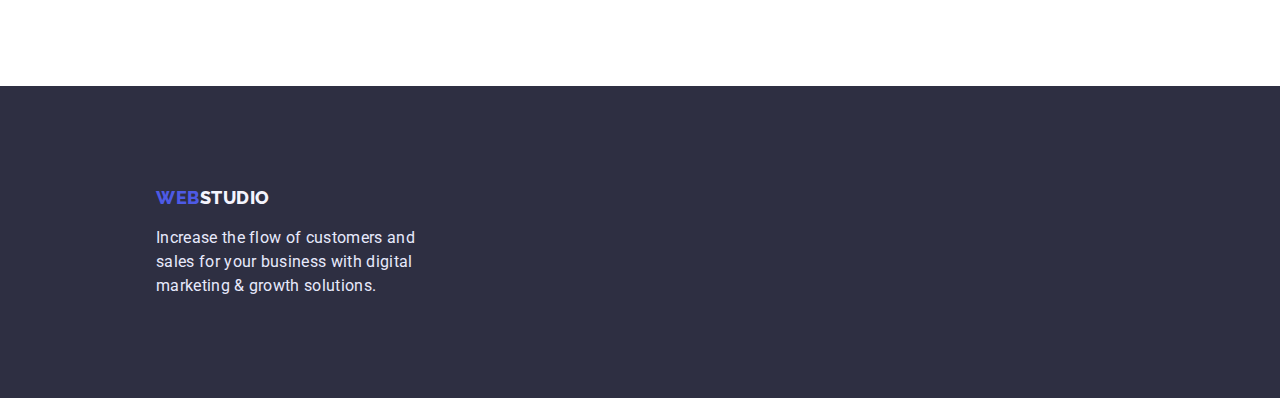
==== commit e3b57904: "u" ====
--- a/portfolio.html
+++ b/portfolio.html
@@ -35,11 +35,11 @@
                 <div class="container">
                 <h1 class="visually-hidden">Portfolio</h1>
                 <ul class="list-btn">
-                    <li><button type="button" class="item-btn">All</button></li>
-                    <li><button type="button" class="item-btn">Web Site</button></li>
-                    <li><button type="button" class="item-btn">App</button></li>
-                    <li><button type="button" class="item-btn">Design</button></li>
-                    <li><button type="button" class="item-btn">Marketing</button></li>
+                    <li class="btn"><button type="button" class="item-btn">All</button></li>
+                    <li class="btn"><button type="button" class="item-btn">Web Site</button></li>
+                    <li class="btn"><button type="button" class="item-btn">App</button></li>
+                    <li class="btn"><button type="button" class="item-btn">Design</button></li>
+                    <li class="btn"><button type="button" class="item-btn">Marketing</button></li>
                 </ul>
 
                 <ul class="service-list">
--- a/css/ styles.css
+++ b/css/ styles.css
@@ -298,13 +298,11 @@
     line-height: 1.5;
     letter-spacing: 0.04em;
     color: var(--primary-brend);
-    box-shadow: 0px 3px 1px rgba(0, 0, 0, 0.1), 0px 2px 1px rgba(0, 0, 0, 0.08), 0px 2px 2px rgba(0, 0, 0, 0.12);
-    border-radius: 4px;
     cursor: pointer;
 }
 
-.item-btn {
-    margin-right: 24px;
+.btn + .btn {
+    margin-left: 24px;
 }
 
 .item-btn:hover,
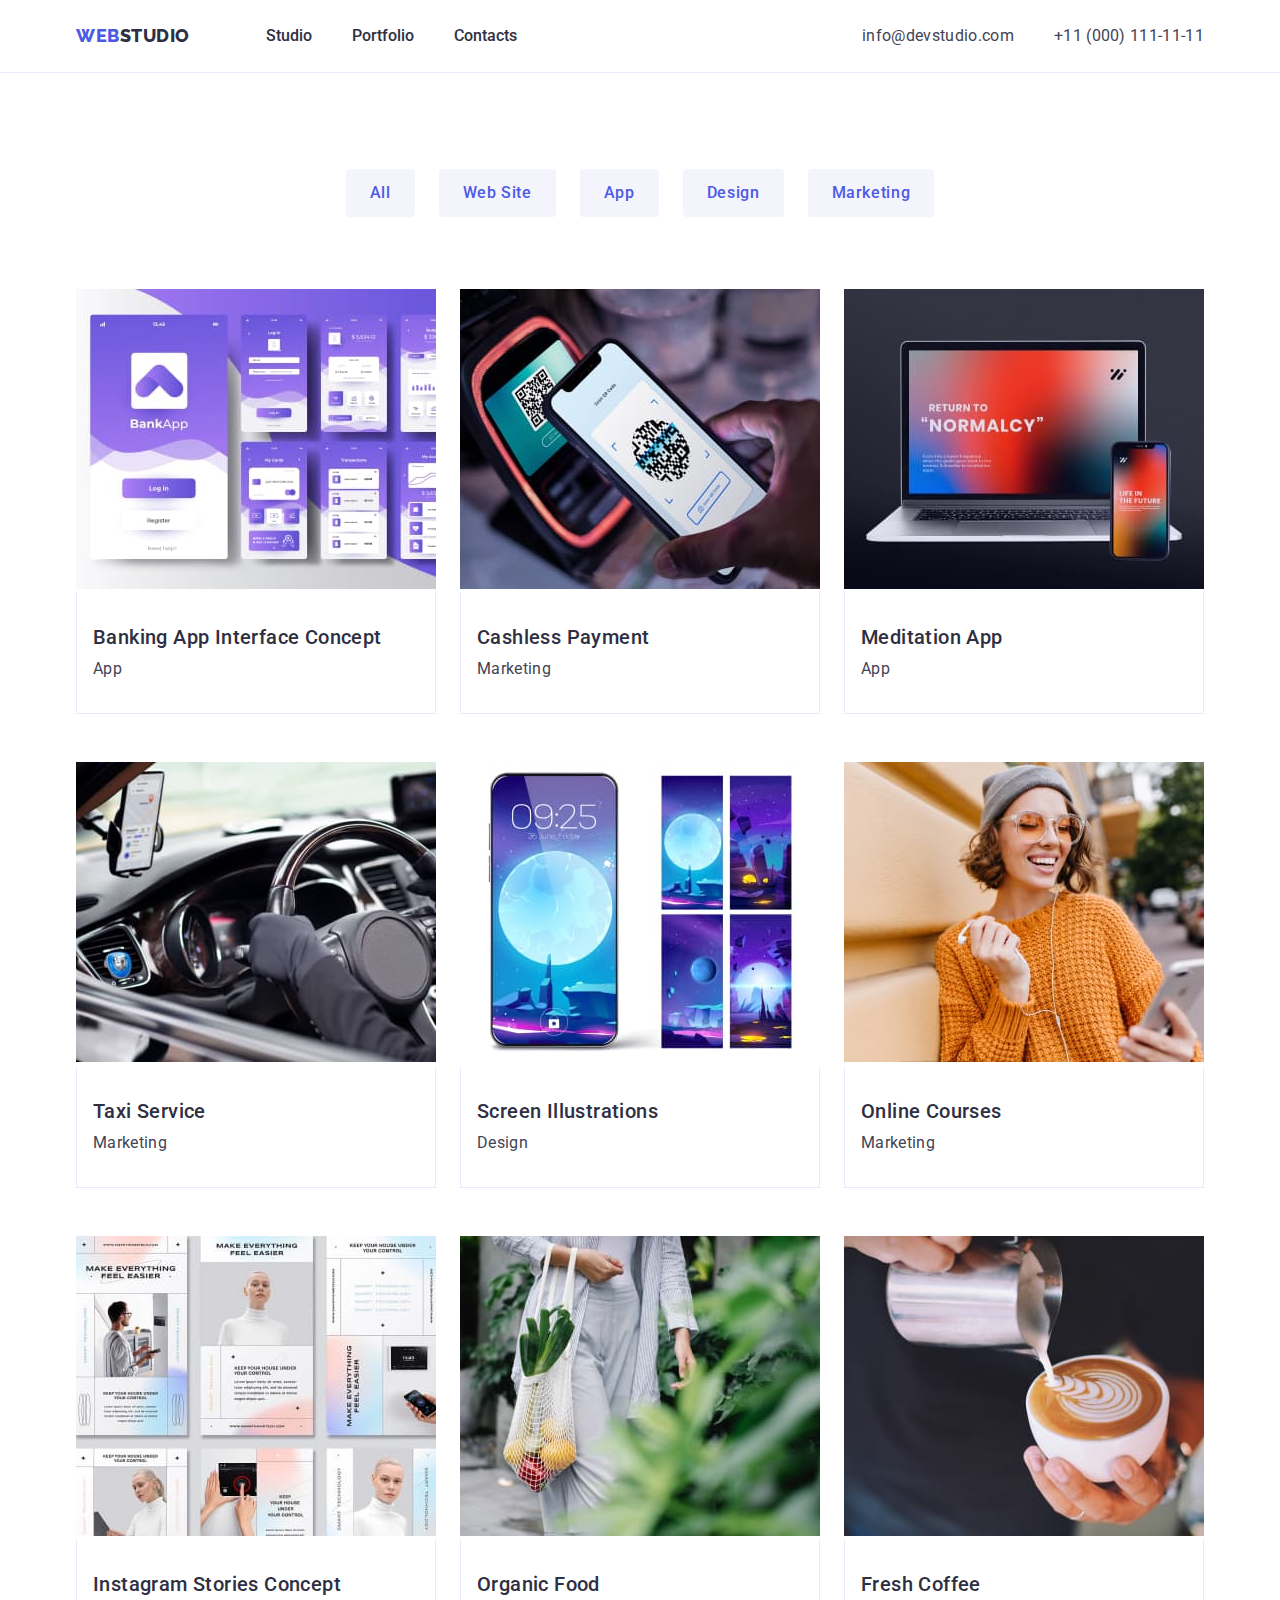
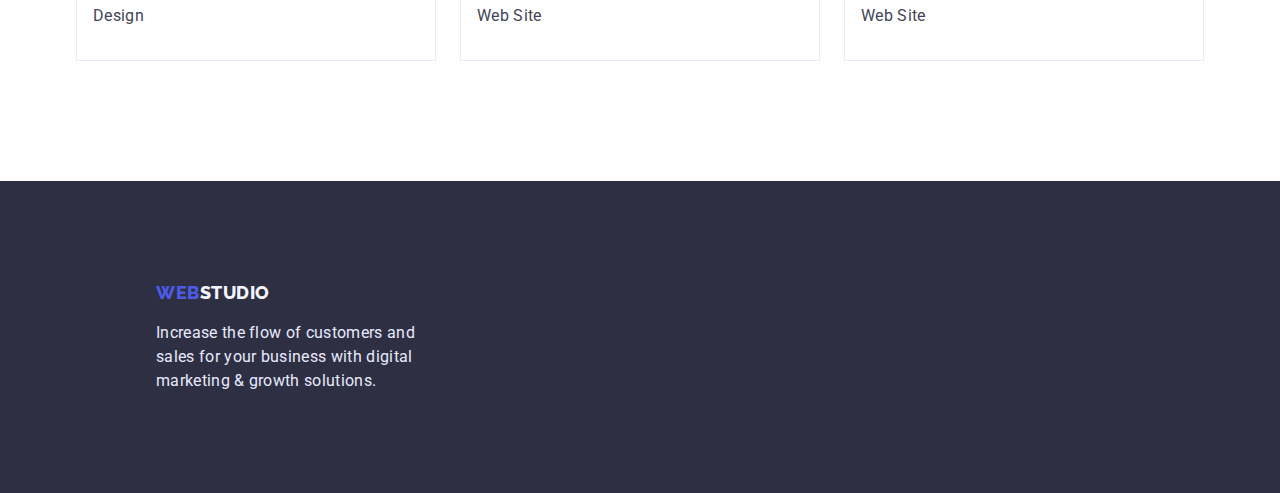
==== commit ac43bfd5: "update" ====
--- a/portfolio.html
+++ b/portfolio.html
@@ -46,72 +46,72 @@
                     <li class="service">
                         <a href="" class="link">
                             <img src="./images portfolio/bankapp.jpg" alt="banking app" width="360" />
-                            <h2 class="service-title">Banking App Interface Concept</h2>
-                            <p class="text service-text">App</p>
+                            <div class="service-info"><h2 class="service-title">Banking App Interface Concept</h2>
+                            <p class="text service-text">App</p></div>
                         </a>
                     </li>
                     
                     <li class="service">
                         <a href="" class="link">
                             <img src="./images portfolio/payment.jpg" alt="cashless payment" width="360" />
-                            <h2 class="service-title">Cashless Payment</h2>
-                            <p class="text service-text">Marketing</p>
+                            <div class="service-info"><h2 class="service-title">Cashless Payment</h2>
+                            <p class="text service-text">Marketing</p></div>
                         </a>
                     </li>
 
                     <li class="service">
                         <a href="" class="link">
                             <img src="./images portfolio/medapp.jpg" alt="meditation app" width="360" />
-                            <h2 class="service-title">Meditation App</h2>
-                            <p class="text service-text">App</p>
+                            <div class="service-info"><h2 class="service-title">Meditation App</h2>
+                            <p class="text service-text">App</p></div>
                         </a>
                     </li>
 
                     <li class="service">
                         <a href="" class="link">
                             <img src="./images portfolio/taxi.jpg" alt="auto" width="360" />
-                            <h2 class="service-title">Taxi Service</h2>
-                            <p class="text service-text">Marketing</p>
+                            <div class="service-info"><h2 class="service-title">Taxi Service</h2>
+                            <p class="text service-text">Marketing</p></div>
                         </a>
                     </li>
 
                     <li class="service">
                         <a href="" class="link">
                             <img src="./images portfolio/illustrations.jpg" alt="phone screen" width="360" />
-                            <h2 class="service-title">Screen Illustrations</h2>
-                            <p class="text service-text">Design</p>
+                            <div class="service-info"><h2 class="service-title">Screen Illustrations</h2>
+                            <p class="text service-text">Design</p></div>
                         </a>
                     </li>
 
                     <li class="service">
                         <a href="" class="link">
                             <img src="./images portfolio/online.jpg" alt="selfie" width="360" />
-                            <h2 class="service-title">Online Courses</h2>
-                            <p class="text service-text">Marketing</p>
+                            <div class="service-info"><h2 class="service-title">Online Courses</h2>
+                            <p class="text service-text">Marketing</p></div>
                         </a>
                     </li>
 
                     <li class="service">
                         <a href="" class="link">
                             <img src="./images portfolio/concept.jpg" alt="concept on white" width="360" />
-                            <h2 class="service-title">Instagram Stories Concept</h2>
-                            <p class="text service-text">Design</p>
+                            <div class="service-info"><h2 class="service-title">Instagram Stories Concept</h2>
+                            <p class="text service-text">Design</p></div>
                         </a>
                     </li>
 
                     <li class="service">
                         <a href="" class="link">
                             <img src="./images portfolio/organic.jpg" alt="food in the net" width="360" />
-                            <h2 class="service-title">Organic Food</h2>
-                            <p class="text service-text">Web Site</p>
+                            <div class="service-info"><h2 class="service-title">Organic Food</h2>
+                            <p class="text service-text">Web Site</p></div>
                         </a>
                     </li>
 
                     <li class="service">
                         <a href="" class="link">
                             <img src="./images portfolio/coffee.jpg" alt="coffee" width="360" />
-                            <h2 class="service-title">Fresh Coffee</h2>
-                            <p class="text service-text">Web Site</p>
+                            <div class="service-info"><h2 class="service-title">Fresh Coffee</h2>
+                            <p class="text service-text">Web Site</p></div>
                         </a>
                     </li>
                 </ul>
--- a/css/ styles.css
+++ b/css/ styles.css
@@ -147,7 +147,9 @@
     line-height: 1.5;
     color: var(--white);
     letter-spacing: 0.04em;
-    
+    box-shadow: 0px 4px 4px rgba(0, 0, 0, 0.15);
+    border-radius: 4px;
+    border: none;
     background-color: var(--primary-brend);
     cursor: pointer;
 }
@@ -157,6 +159,8 @@
     background-color: var(--pressed-state);
     box-shadow: 0px 4px 4px rgba(0, 0, 0, 0.15);
     border-radius: 4px;
+    border: none;
+
 }
  
 .visually-hidden {
@@ -299,6 +303,8 @@
     letter-spacing: 0.04em;
     color: var(--primary-brend);
     cursor: pointer;
+    border-radius: 4px;
+    border: none;
 }
 
 .btn + .btn {
@@ -309,6 +315,7 @@
 .item-btn:focus {
     background: var(--pressed-state);
     color: var(--white);
+    border: transparent;
 }
 
 .list-btn {
@@ -324,23 +331,24 @@
 .service-list {
     display: flex;
     flex-wrap: wrap;
+    row-gap: 48px;
+    column-gap: 24px;
 }
 .service {
     width: 360px;
-    margin-right: 24px;
-    margin-bottom: 48px;
-}
-
-.service:nth-child(3n) {
+}
+
+/*.service:nth-child(3n) {
     margin-right: 0;
 }
 
 .service:nth-last-child(-n+3){
     margin-bottom: 0;
-}
+}*/
+
+
 .service-title {
-    margin-left: 16px;
-    margin-top: 32px;
+    margin-top: 0;
     margin-bottom: 8px;
     color: var(--dark);
     font-weight: 500;
@@ -348,12 +356,22 @@
     line-height: 1.2;
     letter-spacing: 0.02em;
     text-decoration: none;
+    width: 290px;
 }
 
 .service-text {
     margin-top: 0;
-    margin-left: 16px;
-
+}
+
+.service-info {
+    padding-top: 32px;
+    padding-bottom: 32px;
+    padding-left: 16px;
+    padding-right: 54px;
+    border-bottom: 1px solid var(--accent);
+    border-left: 1px solid var(--accent);
+    border-right: 1px solid var(--accent);
+    border-top: none;
 }
 
 .service .link {
